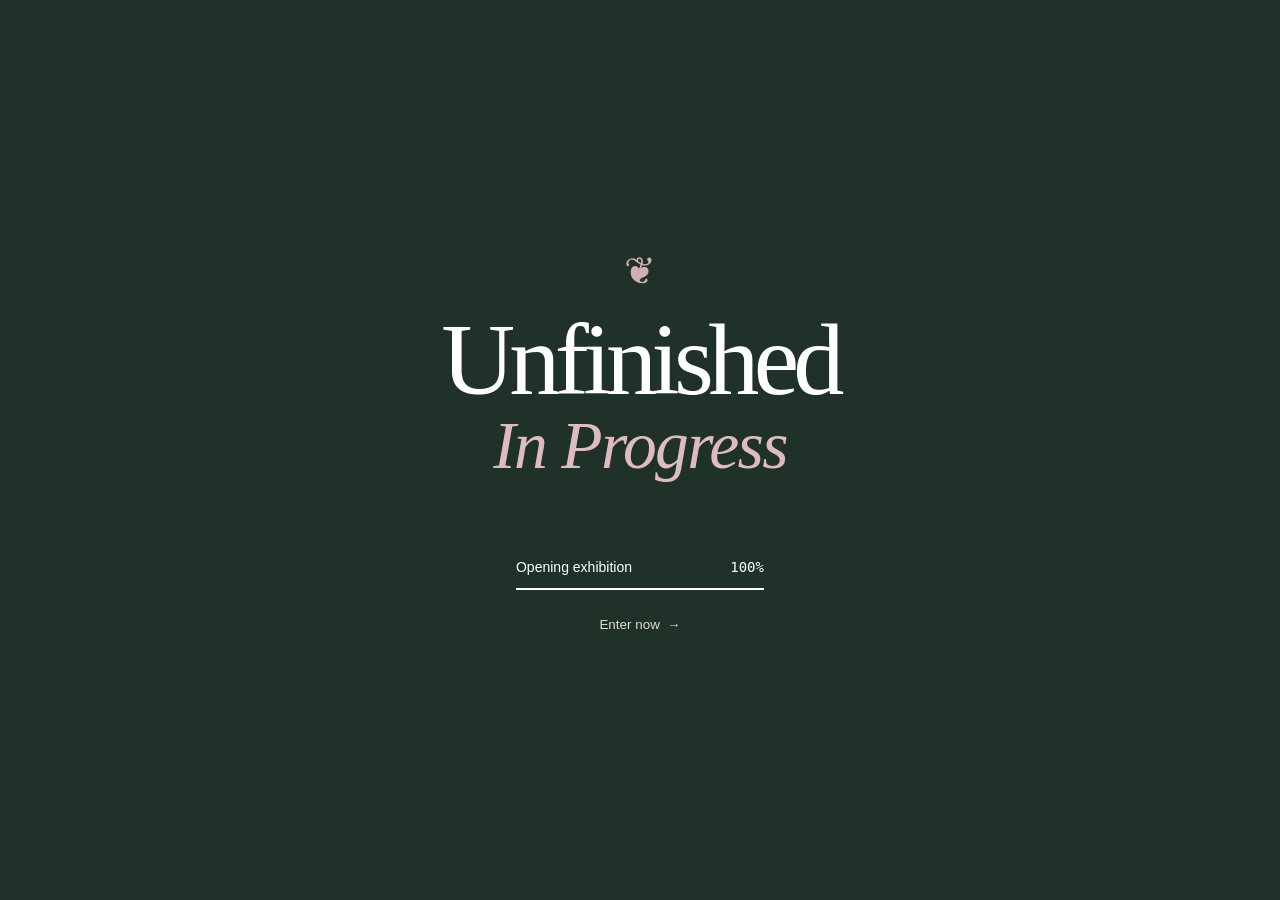
==== index.html @ de4ef14b "update" ====
<!doctype html>
<html lang="en">
<head>
  <meta charset="utf-8">
  <meta name="viewport" content="width=device-width, initial-scale=1">
  <!-- HTML opens the exhibition three seconds after this page finishes loading. -->
  <meta http-equiv="refresh" content="3; url=exhibit.html">
  <link rel="stylesheet" href="style.css">
  <title>Entering · Unfinished / In Progress</title>
</head>
<body class="entrance-page">
  <main class="entrance">
    <div class="entrance-title">
      <span class="fleuron" aria-hidden="true">❦</span>
      <h1><span class="unfinished-word">Unfinished</span><span class="sr-only"> / </span> <em class="script">In Progress</em></h1>
    </div>

    <div class="entrance-status">
      <div class="meter" style="--stop: 100; --time: 10s">
        <p class="meter-label">Opening exhibition <span class="number" aria-hidden="true"></span></p>
        <div class="track" aria-hidden="true"><span></span></div>
      </div>
      <p class="sr-only">The exhibition opens automatically. You can also enter now.</p>
      <a class="quiet-link" href="exhibit.html">Enter now <span aria-hidden="true">→</span></a>
    </div>
  </main>
</body>
</html>
---- style.css ----
/* 1. Gallery materials and shared type */
@font-face {
  font-family: "Casablanca Antique";
  src: url("fonts/casablanca-antique.ttf") format("truetype");
  font-weight: 400;
  font-style: normal;
  font-display: swap;
}
:root {
  --paper: #ffffff;
  --mat: #ebe7da;
  --ink: #20352c;
  --muted: #454c46;
  --wine: #461212;
  --rule: #e9e9d8;
  --serif: "Times New Roman", Times, serif;
  --sans: -apple-system, BlinkMacSystemFont, "Segoe UI", Arial, sans-serif;
  --time: 1.85s;
  --hold: 0.95s;
}
* { box-sizing: border-box; }
html { color-scheme: light; }
body {
  margin: 0;
  background: var(--paper);
  color: var(--ink);
  font: 1rem/1.5 var(--sans);
}
a { color: inherit; text-underline-offset: .22em; }
button, input { font: inherit; }
a:focus-visible, button:focus-visible {
  outline: 2px solid currentColor;
  outline-offset: 5px;
}
h1, h2, p { margin: 0; }
h1, h2 { font-family: var(--serif) ; font-weight: 400; }
.script {
  font-family: "Snell Roundhand", "Edwardian Script ITC", "Monotype Corsiva", "Segoe Script", "Apple Chancery",
               "URW Chancery L", "Z003", "Times New Roman", serif;
  font-weight: 400;
  font-style: italic;
  font-synthesis: none;
}
.sr-only {
  position: absolute;
  width: 1px;
  height: 1px;
  margin: -1px;
  overflow: hidden;
  clip-path: inset(50%);
  white-space: nowrap;
}
.page-width { width: min(83%, 72rem); margin-inline: auto; }
.site-bar {
  min-height: 5rem;
  display: flex;
  justify-content: space-between;
  align-items: center;
  gap: 1rem;
  border-bottom: 1px solid var(--rule);
  font-size: .9rem;
}
.site-bar a, .quiet-link {
  min-height: 44px;
  display: inline-flex;
  align-items: center;
  gap: .45rem;
  text-decoration: none;
}
.site-bar a:hover, .quiet-link:hover { text-decoration: underline; }
.artist-name { font-weight: 550; letter-spacing: -.025em; }
.eyebrow {
  font: 500 .76rem/1.5 var(--sans);
  letter-spacing: .1em;
  text-transform: uppercase;
}
.action {
  display: inline-flex;
  align-items: center;
  justify-content: center;
  gap: 1.2rem;
  min-height: 44px;
  padding: .62rem 1.35rem;
  border: 1px solid var(--ink);
  border-radius: 2rem;
  background: var(--ink);
  color: var(--paper);
  font-size: .91rem;
  text-decoration: none;
}
.action:hover { background: #23352c; }
.action:focus-visible { outline-color: var(--wine); }
.quiet-link { width: fit-content; font-size: .84rem; }

/* 2. A shared percentage meter. Changing the integer moves the line and number together. */
@property --reading {
  syntax: "<integer>";
  inherits: true;
  initial-value: 0;
}
.meter {
  --reading: var(--stop);
  width: min(100%, 18rem);
}
.meter-label {
  display: flex;
  align-items: baseline;
  justify-content: space-between;
  gap: 1.2rem;
  margin-bottom: .6rem;
  font-size: .875rem;
}
.number { font-family: ui-monospace, Consolas, monospace; font-variant-numeric: tabular-nums; }
.number::after {
  counter-reset: reading var(--reading);
  content: counter(reading) "%";
}
.track { height: 2px; background: var(--track-color, var(--rule)); }
.track > span {
  display: block;
  width: calc(var(--reading) * 1%);
  height: 100%;
  background: currentColor;
}
@keyframes count-up {
  from { --reading: 0; }
  to   { --reading: var(--stop); }
}
@media (prefers-reduced-motion: no-preference) {
  .gallery-page { scroll-behavior: smooth; }
  .meter { animation: count-up var(--time) cubic-bezier(.22,.62,.34,1) both; }
}

/* 3. The entrance. The actual page change is in index.html. */
.entrance-page { background: #20312a; color: var(--paper); }
.entrance {
  --track-color: #6d766a;
  min-height: 100vh;
  min-height: 100svh;
  display: grid;
  place-content: center;
  justify-items: center;
  row-gap: clamp(2.4rem, 9vh, 6rem);
  padding: 2rem 1.25rem;
  text-align: center;
}
.entrance-title .fleuron {
  display: block;
  margin-bottom: 1.45rem;
  color: #d2aeb1;
  font: 2.35rem/1 var(--serif);
}
.entrance h1 { font-size: clamp(3.65rem, 8vw, 7rem); line-height: .91; letter-spacing: -.056em; }
.entrance h1 .script {
  display: block;
  color: #ddbcc0;
  margin-top: .12em;
  font-size: .66em;
  letter-spacing: -.025em;
}
.entrance-status { width: min(15.5rem, 80vw); }
.entrance-status .quiet-link { margin-top: .85rem; color: #deded1; }

/* 4. The exhibition wall and pointed-arch bookplate. */
.gallery-intro {
  display: grid;
  grid-template-columns: minmax(0, 1fr) auto;
  gap: clamp(1rem, 6vw, 6rem);
  align-items: center;
  min-height: 77vh;
  min-height: 77svh;
  padding-block: clamp(3rem, 8vw, 7rem);
}
.exhibit-title {
  font-size: clamp(3.65rem, 10.7vw, 9.5rem);
  letter-spacing: -.067em;
  line-height: .88;
}
.exhibit-title .script {
  display: block;
  color: var(--wine);
  width: fit-content;
  margin: .05em 0 0 .63em;
  font-size: .71em;
  line-height: 1.2;
  letter-spacing: -.044em;
}

.bookplate::before, .bookplate::after {
  content: "";
  position: absolute;
  clip-path: var(--arch);
}

.bookplate::after  { z-index: -1; inset: 1.5px; background: var(--paper); }
.plate-initials { position: relative; top: .12em; font-size: clamp(4rem, 6.7vw, 6rem); line-height: 2; }
.plate-initials > span { margin-left: -.4em; position: relative; top: .2em; }
.selected-work {
  background: var(--mat);
  min-height: 79vh;
  min-height: 79svh;
  padding-block: clamp(5rem, 13vw, 11rem);
}
.selected-work .eyebrow { color: var(--muted); }
.work-entry {
  width: min(100%, 43rem);
  display: flex;
  align-items: center;
  justify-content: space-between;
  gap: 1rem;
  padding-top: 1.2rem;
  border-top: 1px solid var(--rule);
}
.work-entry p { font-size: .9rem; color: var(--muted); }

/* 5. Each letter moves to its own typeset position. The real title holds the space. */
.gather {
  position: relative;
  width: fit-content;
  max-width: 100%;
  margin: 1.3rem 0 2rem;
  font-size: clamp(2.7rem, 7.2vw, 6.7rem);
  line-height: 1.14;
  letter-spacing: -.045em;
}
.loose-type { display: none; }
.word { white-space: nowrap; }
.word i {
  --x: -.33em;
  --y: -.34em;
  --turn: -12deg;
  --end: 33%;
  display: inline-block;
  font-style: normal;
}
.word i:nth-child(2n) { --x: .15em; --y: .25em; --turn: 9deg; --end: 37%; }
.word i:nth-child(3n) { --x: .42em; --y: -.42em; --turn: 16deg; --end: 40%; }
.word i:nth-child(4n) { --x: -.16em; --y: .36em; --turn: -8deg; --end: 35%; }
@keyframes set-letter {
  from { opacity: .48; transform: translate(var(--x), var(--y)) rotate(var(--turn)) scaleY(1.15); }
  to   { opacity: 1; transform: translate(0, 0) rotate(0deg) scaleY(1); }
}
@keyframes ink-in  { from { opacity: 0; } to { opacity: 1; } }
@keyframes ink-out { from { opacity: 1; } to { opacity: 0; } }
@supports (view-timeline-name: --wall-title) and (animation-range: entry 0% cover 42%) {
  @media (prefers-reduced-motion: no-preference) {
    .gather { view-timeline-name: --wall-title; view-timeline-axis: block; }
    .loose-type { display: block; position: absolute; inset: 0; pointer-events: none; user-select: none; }
    .gather i, .gather .typeset, .gather .loose-type {
      animation-duration: 1ms;
      animation-timing-function: linear;
      animation-fill-mode: both;
      animation-timeline: --wall-title;
    }
    .gather i {
      animation-name: set-letter;
      animation-range: entry 0% cover var(--end);
    }
    .gather .typeset { animation-name: ink-in; animation-range: cover 40% cover 45%; }
    .gather .loose-type { animation-name: ink-out; animation-range: cover 40% cover 45%; }
  }
}
/* 6. The work has a separate loading attempt. The error waits until the meter stalls. */
.viewing-room {
  --time: 1.85s;
  --hold: .95s;
  min-height: calc(100vh - 5rem);
  min-height: calc(100svh - 5rem);
  display: grid;
  align-items: center;
  padding-block: clamp(2rem, 6vh, 4.5rem);
}
.attempt { display: grid; place-items: center; }
.attempt > * { grid-area: 1 / 1; }
.work-loading {
  display: none;
  width: min(100%, 18rem);
  justify-items: start;
  row-gap: 1.1rem;
}
.error-paper {
  width: min(100%, 34rem);
  padding: clamp(1.45rem, 5vw, 3.15rem);
  background: #fbf8ef;
  border: 1px solid #cfccbc;
  border-top: 2px solid var(--wine);
}
.error-label { color: var(--wine); }
.error-paper h2 {
  margin: 1.3rem 0 1.2rem;
  font-size: clamp(2.25rem, 4.4vw, 3.8rem);
  line-height: 1.02;
  letter-spacing: -.05em;
}
.error-paper h2 span { white-space: nowrap; }
.statement-copy { max-width: 43ch; font-family: var(--serif); font-size: 1.18rem; line-height: 1.48; }
.work-info { margin-top: 1.25rem; font-size: .84rem; color: var(--muted); }
.retry { margin-top: 1.6rem; }
@keyframes show-error {
  from { visibility: hidden; opacity: 0; transform: translateY(5px); }
  to   { visibility: visible; opacity: 1; transform: translateY(0); }
}
@keyframes dismiss-meter {
  from { visibility: visible; opacity: 1; }
  to   { visibility: hidden; opacity: 0; }
}
@media (prefers-reduced-motion: no-preference) {
  .work-loading {
    display: grid;
    animation: dismiss-meter .15s ease calc(var(--time) + var(--hold)) both;
  }
  .error-paper:not(:target) {
    animation: show-error .28s ease calc(var(--time) + var(--hold) + .15s) both;
  }
}
/* Also used when someone returns to read the statement after Retry. */
#statement:target + .work-loading { display: none; }

/* 7. Retry changes the URL fragment. CSS reveals the image in staggered pieces. */
.recovered { display: none; scroll-margin-block-start: 2rem; }
#artwork:target { display: block; }
#artwork:target ~ .attempt { display: none; }
.recovered-layout {
  display: grid;
  grid-template-columns: minmax(11rem, .8fr) minmax(0, 1.5fr);
  margin: 0;
  gap: clamp(2rem, 5vw, 5rem);
  align-items: center;
}
.wall-label { max-width: 17rem; }
.wall-label h2 { margin: .9rem 0 1.2rem; font-size: clamp(2.2rem, 4.8vw, 4.6rem); letter-spacing: -.05em; line-height: .96; }
.fragment-hint { color: var(--muted); font-size: .9rem; }
.wall-label .quiet-link { display: flex; text-decoration: underline; }
.wall-label a { margin-top: 1rem; }
.wall-label button { background: transparent; border: 0; padding: 0; color: inherit; cursor: pointer; }
.framed-art {
  display: grid;
  place-items: center;
  min-width: 0;
  padding: clamp(.9rem, 3vw, 2.4rem);
  background: var(--mat);
}
.image-stage { position: relative; width: min(100%, 48vh, 29rem); }
.image-stage > img { display: block; width: 100%; height: auto; }
.tiles {
  display: grid;
  position: absolute;
  inset: 0;
  grid-template-columns: 30% 44% 26%;
  grid-template-rows: 54% 46%;
}
.tile { position: relative; min-width: 0; }
.tile input {
  display: block;
  position: absolute;
  z-index: 1;
  inset: 0;
  margin: 0;
  width: 100%;
  height: 100%;
  opacity: 0;
  cursor: pointer;
}
.tile::before, .cover { position: absolute; inset: 0; pointer-events: none; }
.cover {
  opacity: 0;
  display: grid;
  place-content: center;
  background: var(--mat);
  color: var(--muted);
  font-size: .76rem;
}
.tile input:checked + .cover { opacity: 1; }
.tile input:checked + .cover::after { content: "Reveal"; }
.tile:focus-within { z-index: 1; outline: 2px solid var(--paper); outline-offset: -5px; box-shadow: inset 0 0 0 7px var(--wine); }
@keyframes lift-paper {
  from { clip-path: inset(0 0 0 0); }
  to   { clip-path: inset(0 0 100% 0); }
}
@media (prefers-reduced-motion: no-preference) {
  #artwork:target .tile::before {
    content: "";
    background: var(--mat);
    animation: lift-paper .92s cubic-bezier(.4,0,.25,1) var(--wait) both;
  }
  .cover { transition: opacity .25s ease; }
}

@media (max-width: 650px) {
  .page-width { width: 88%; }
  .site-bar { min-height: 4rem; }
  .gallery-intro { min-height: 76svh; grid-template-columns: 1fr; gap: 1.9rem; align-content: center; }
  .exhibit-title { font-size: clamp(3.6rem, 13.9vw, 5.6rem); }
  .intro-line { margin-top: 1.6rem; }
  .bookplate { width: 4.25rem; justify-self: end; transform: none; }
  .plate-initials { font-size: 2.35rem; }
  .plate-flower { font-size: .85rem; }
  .selected-work { min-height: 76svh; padding-block: 5rem; }
  .work-entry { gap: .8rem; flex-wrap: wrap; }
  .viewing-room { min-height: calc(100svh - 4rem); }
  .recovered-layout { grid-template-columns: 1fr; gap: 1.4rem; }
  .framed-art { grid-row: 1; }
  .image-stage { width: min(100%, 24rem); }
  .wall-label { max-width: 30rem; }
  .wall-label h2 { margin: .3rem 0 .7rem; }
  .wall-label .quiet-link { display: inline-flex; margin: .5rem 1.1rem 0 0; }
}
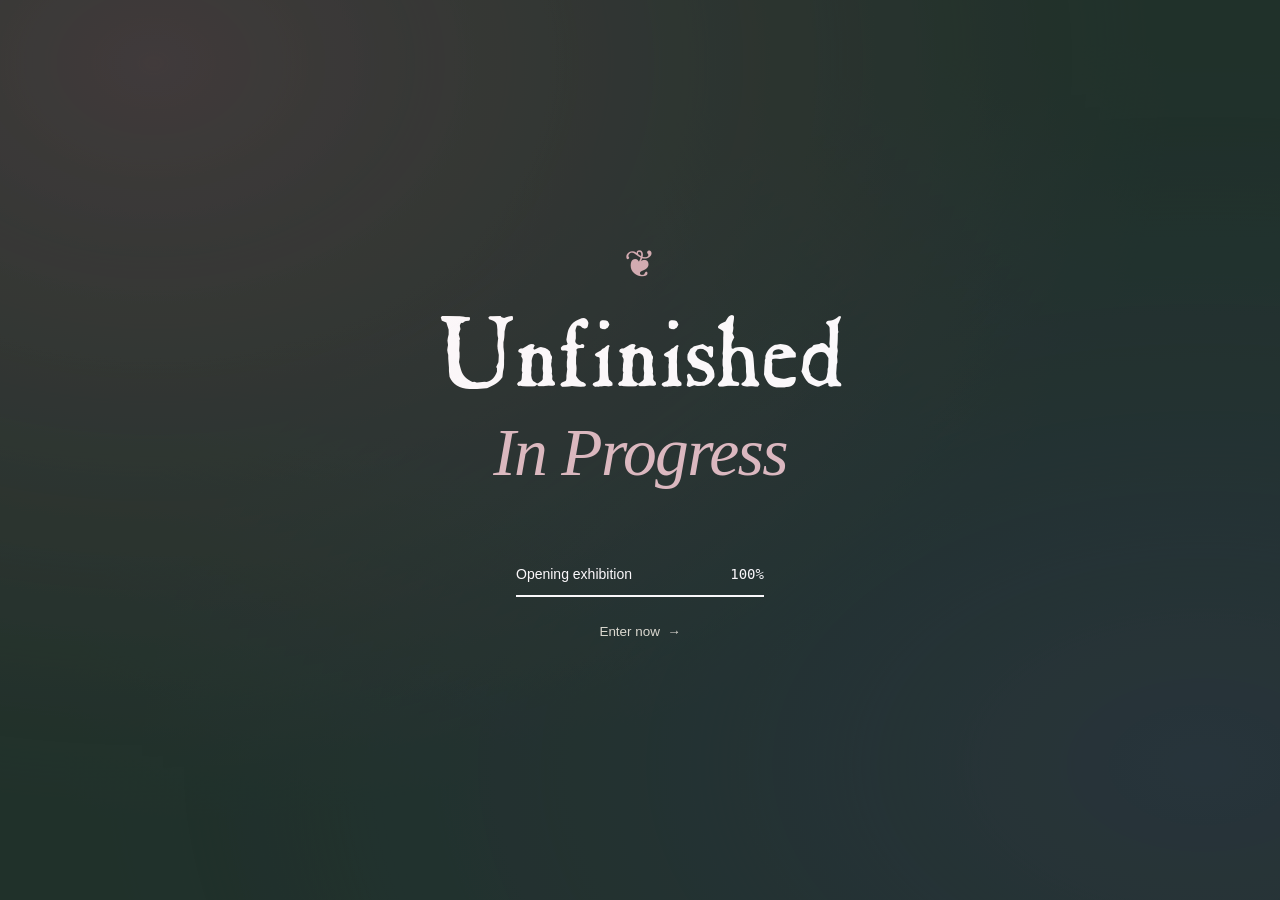
==== commit 33febe90: "kev" ====
--- a/index.html
+++ b/index.html
@@ -12,16 +12,16 @@
   <main class="entrance">
     <div class="entrance-title">
       <span class="fleuron" aria-hidden="true">❦</span>
-      <h1><span class="unfinished-word">Unfinished</span><span class="sr-only"> / </span> <em class="script">In Progress</em></h1>
+      <h1><span class="unfinished-word"><span class="scramble-word"><span class="scramble-text">Unfinished</span><span class="scramble-echo" aria-hidden="true" data-mix="nUifnsihed" data-near="Unfinisehd"></span></span></span> <span class="sr-only">/</span><em class="script"><span class="scramble-word"><span class="scramble-text">In</span><span class="scramble-echo" aria-hidden="true" data-mix="nI" data-near="In"></span></span> <span class="scramble-word"><span class="scramble-text">Progress</span><span class="scramble-echo" aria-hidden="true" data-mix="rPgoress" data-near="Progerss"></span></span></em></h1>
     </div>
 
     <div class="entrance-status">
-      <div class="meter" style="--stop: 100; --time: 10s">
-        <p class="meter-label">Opening exhibition <span class="number" aria-hidden="true"></span></p>
+      <div class="meter" style="--stop: 100; --time: 2.25s">
+        <p class="meter-label"><span><span class="scramble-word"><span class="scramble-text">Opening</span><span class="scramble-echo" aria-hidden="true" data-mix="pigOenn" data-near="Opneing"></span></span> <span class="scramble-word"><span class="scramble-text">exhibition</span><span class="scramble-echo" aria-hidden="true" data-mix="ihenxiotbi" data-near="exhibiiton"></span></span></span> <span class="number" aria-hidden="true"></span></p>
         <div class="track" aria-hidden="true"><span></span></div>
       </div>
       <p class="sr-only">The exhibition opens automatically. You can also enter now.</p>
-      <a class="quiet-link" href="exhibit.html">Enter now <span aria-hidden="true">→</span></a>
+      <a class="quiet-link" href="exhibit.html"><span><span class="scramble-word"><span class="scramble-text">Enter</span><span class="scramble-echo" aria-hidden="true" data-mix="entEr" data-near="nEter"></span></span> <span class="scramble-word"><span class="scramble-text">now</span><span class="scramble-echo" aria-hidden="true" data-mix="own" data-near="nwo"></span></span></span> <span aria-hidden="true">→</span></a>
     </div>
   </main>
 </body>
--- a/style.css
+++ b/style.css
@@ -1,26 +1,35 @@
-/* 1. Gallery materials and shared type */
+/* The title font sits inside the fonts folder beside this stylesheet. */
 @font-face {
   font-family: "Casablanca Antique";
-  src: url("fonts/casablanca-antique.ttf") format("truetype");
+  src: url("fonts/cas_antn.ttf") format("truetype");
   font-weight: 400;
   font-style: normal;
   font-display: swap;
 }
+
+/* 1. Gallery materials and shared type */
 :root {
+  --divider-step: 24px;
+  --divider-ink: #916f79;
+  --selected-font: "Casablanca Antique", var(--serif);
+  --hero-time: 2s;
+  --scramble-time: 900ms;
+  --light-strength: .36;
   --paper: #ffffff;
   --mat: #ebe7da;
   --ink: #20352c;
   --muted: #454c46;
   --wine: #461212;
-  --rule: #e9e9d8;
+  --rule: #b9b9aa;
   --serif: "Times New Roman", Times, serif;
   --sans: -apple-system, BlinkMacSystemFont, "Segoe UI", Arial, sans-serif;
   --time: 1.85s;
   --hold: 0.95s;
 }
 * { box-sizing: border-box; }
-html { color-scheme: light; }
+html { color-scheme: light; background: var(--paper); }
 body {
+  isolation: isolate;
   margin: 0;
   background: var(--paper);
   color: var(--ink);
@@ -33,7 +42,12 @@
   outline-offset: 5px;
 }
 h1, h2, p { margin: 0; }
-h1, h2 { font-family: var(--serif) ; font-weight: 400; }
+h1, h2 { font-family: var(--serif); font-weight: 400; }
+.unfinished-word {
+  font-family: "Casablanca Antique", var(--serif);
+  font-weight: 400;
+  letter-spacing: -.02em;
+}
 .script {
   font-family: "Snell Roundhand", "Edwardian Script ITC", "Monotype Corsiva", "Segoe Script", "Apple Chancery",
                "URW Chancery L", "Z003", "Times New Roman", serif;
@@ -57,7 +71,7 @@
   justify-content: space-between;
   align-items: center;
   gap: 1rem;
-  border-bottom: 1px solid var(--rule);
+  position: relative;
   font-size: .9rem;
 }
 .site-bar a, .quiet-link {
@@ -88,7 +102,7 @@
   font-size: .91rem;
   text-decoration: none;
 }
-.action:hover { background: #23352c; }
+.action:hover { background: #304d3e; }
 .action:focus-visible { outline-color: var(--wine); }
 .quiet-link { width: fit-content; font-size: .84rem; }
 
@@ -161,11 +175,11 @@
 .entrance-status { width: min(15.5rem, 80vw); }
 .entrance-status .quiet-link { margin-top: .85rem; color: #deded1; }
 
-/* 4. The exhibition wall and pointed-arch bookplate. */
+/* 4. The exhibition title and the artist's drawing share the opening screen. */
 .gallery-intro {
   display: grid;
-  grid-template-columns: minmax(0, 1fr) auto;
-  gap: clamp(1rem, 6vw, 6rem);
+  grid-template-columns: minmax(0, 1fr) 32%;
+  gap: clamp(.8rem, 3.8vw, 3.75rem);
   align-items: center;
   min-height: 77vh;
   min-height: 77svh;
@@ -186,22 +200,42 @@
   letter-spacing: -.044em;
 }
 
-.bookplate::before, .bookplate::after {
-  content: "";
-  position: absolute;
-  clip-path: var(--arch);
-}
-
-.bookplate::after  { z-index: -1; inset: 1.5px; background: var(--paper); }
-.plate-initials { position: relative; top: .12em; font-size: clamp(4rem, 6.7vw, 6rem); line-height: 2; }
-.plate-initials > span { margin-left: -.4em; position: relative; top: .2em; }
+.artist-portrait { width: 100%; margin: 0; display: grid; justify-items: center; }
+.drawing-window { position: relative; width: min(100%, 17rem, 24svh); aspect-ratio: 696 / 1480; overflow: hidden; }
+.drawing-window img {
+  display: block; position: absolute; width: 220.69%; height: auto;
+  left: -48.28%; top: -38.38%;
+}
+.plate-initials { display: inline-block; position: relative; font-size: 1.7rem; line-height: 1.2; }
+.plate-initials > span { position: relative; top: .18em; margin-left: -.4em; }
+@keyframes gallery-arrival {
+  from { opacity: 0; transform: translateY(.6rem); }
+  to { opacity: 1; transform: none; }
+}
+@media (prefers-reduced-motion: no-preference) {
+  .gallery-intro .exhibit-title, .artist-portrait { animation: gallery-arrival var(--hero-time) ease-out both; }
+}
 .selected-work {
   background: var(--mat);
   min-height: 79vh;
   min-height: 79svh;
   padding-block: clamp(5rem, 13vw, 11rem);
 }
-.selected-work .eyebrow { color: var(--muted); }
+.selected-type, .selected-work .selected-type {
+  font: 400 1.35rem/1.2 var(--selected-font); letter-spacing: .025em;
+  color: var(--wine); text-transform: none;
+}
+.selected-work .selected-type { font-size: clamp(1.45rem, 2.3vw, 2rem); }
+.site-bar::after, .work-entry::before {
+  content: ""; position: absolute; inset-inline: 0; height: 6px; pointer-events: none;
+  color: var(--divider-ink);
+  background:
+    conic-gradient(from 135deg at 50% 0%, currentColor 90deg, transparent 0) 0 top / var(--divider-step) 3px repeat-x,
+    conic-gradient(from -45deg at 50% 100%, currentColor 90deg, transparent 0) 0 bottom / var(--divider-step) 3px repeat-x,
+    radial-gradient(circle at 1px 50%, currentColor .8px, transparent 1.1px) 0 center / var(--divider-step) 100% repeat-x;
+}
+.site-bar::after { bottom: 0; }
+.work-entry::before { top: 0; }
 .work-entry {
   width: min(100%, 43rem);
   display: flex;
@@ -209,13 +243,12 @@
   justify-content: space-between;
   gap: 1rem;
   padding-top: 1.2rem;
-  border-top: 1px solid var(--rule);
+  position: relative;
 }
 .work-entry p { font-size: .9rem; color: var(--muted); }
 
-/* 5. Each letter moves to its own typeset position. The real title holds the space. */
+/* 5. Scrambled type. The real word reserves its width and supplies its reading order. */
 .gather {
-  position: relative;
   width: fit-content;
   max-width: 100%;
   margin: 1.3rem 0 2rem;
@@ -223,47 +256,110 @@
   line-height: 1.14;
   letter-spacing: -.045em;
 }
-.loose-type { display: none; }
-.word { white-space: nowrap; }
-.word i {
-  --x: -.33em;
-  --y: -.34em;
-  --turn: -12deg;
-  --end: 33%;
+.scramble-word {
+  --from-x: -.13em;
+  position: relative;
   display: inline-block;
-  font-style: normal;
-}
-.word i:nth-child(2n) { --x: .15em; --y: .25em; --turn: 9deg; --end: 37%; }
-.word i:nth-child(3n) { --x: .42em; --y: -.42em; --turn: 16deg; --end: 40%; }
-.word i:nth-child(4n) { --x: -.16em; --y: .36em; --turn: -8deg; --end: 35%; }
-@keyframes set-letter {
-  from { opacity: .48; transform: translate(var(--x), var(--y)) rotate(var(--turn)) scaleY(1.15); }
-  to   { opacity: 1; transform: translate(0, 0) rotate(0deg) scaleY(1); }
-}
-@keyframes ink-in  { from { opacity: 0; } to { opacity: 1; } }
-@keyframes ink-out { from { opacity: 1; } to { opacity: 0; } }
-@supports (view-timeline-name: --wall-title) and (animation-range: entry 0% cover 42%) {
-  @media (prefers-reduced-motion: no-preference) {
-    .gather { view-timeline-name: --wall-title; view-timeline-axis: block; }
-    .loose-type { display: block; position: absolute; inset: 0; pointer-events: none; user-select: none; }
-    .gather i, .gather .typeset, .gather .loose-type {
+  white-space: nowrap;
+}
+.scramble-word:nth-child(even) { --from-x: .15em; }
+.scramble-text { display: inline-block; }
+.scramble-echo { display: none; }
+
+@keyframes settle-word {
+  0%, 45% { opacity: 0; transform: translateY(.08em); }
+  79% { opacity: 1; }
+  100% { opacity: 1; transform: none; }
+}
+@keyframes shuffle-word {
+  0% {
+    content: attr(data-mix);
+    opacity: .72;
+    transform: translate(var(--from-x), -.12em) skewX(-6deg);
+  }
+  29% {
+    content: attr(data-mix);
+    opacity: .82;
+    transform: translate(.03em, .035em) skewX(2deg);
+  }
+  30%, 48% { content: attr(data-near); opacity: .84; transform: translateY(-.025em); }
+  72%, 100% { content: attr(data-near); opacity: 0; transform: none; }
+}
+@media (prefers-reduced-motion: no-preference) {
+  .scramble-echo {
+    position: absolute;
+    inset-block-start: 0;
+    inset-inline-start: 0;
+    display: block;
+    pointer-events: none;
+    user-select: none;
+  }
+  .scramble-echo::before { content: attr(data-mix); display: inline-block; opacity: 0; }
+  .scramble-text, .scramble-echo::before {
+    animation-duration: var(--scramble-time);
+    animation-delay: var(--word-wait, 0s);
+    animation-timing-function: linear;
+    animation-fill-mode: forwards;
+  }
+  .scramble-text { animation-name: settle-word; }
+  .scramble-echo::before { animation-name: shuffle-word; }
+
+  /* Where view timelines are supported, lower text resolves as it crosses the edge. */
+  @supports (animation-timeline: view()) and (animation-range: entry 0% entry 100%) {
+    :where(.scroll-words) .scramble-word { view-timeline: --word-view block; }
+    :where(.scroll-words) .scramble-text,
+    :where(.scroll-words) .scramble-echo::before {
+      animation-timeline: --word-view;
+      animation-range: entry 0% entry 100%;
       animation-duration: 1ms;
-      animation-timing-function: linear;
-      animation-fill-mode: both;
-      animation-timeline: --wall-title;
+      animation-delay: 0s;
     }
-    .gather i {
-      animation-name: set-letter;
-      animation-range: entry 0% cover var(--end);
+  }
+
+  /* A viewport trigger starts a timed animation that finishes even if the visitor stops scrolling. */
+  @supports (timeline-trigger: --word-in view() entry 0% exit 100%) and (trigger-scope: --word-in) and (animation-trigger: --word-in play-once) {
+    :where(.scroll-words) .scramble-word {
+      timeline-trigger: --word-in view() entry 0% exit 100%;
+      trigger-scope: --word-in;
     }
-    .gather .typeset { animation-name: ink-in; animation-range: cover 40% cover 45%; }
-    .gather .loose-type { animation-name: ink-out; animation-range: cover 40% cover 45%; }
-  }
-}
+    :where(.scroll-words) .scramble-text,
+    :where(.scroll-words) .scramble-echo::before {
+      animation-timeline: auto;
+      animation-range: normal;
+      animation-duration: var(--scramble-time);
+      animation-trigger: --word-in play-once;
+    }
+  }
+}
+
+/* A translucent wash is visible on white paper. The second layer blends with the ink and painting. */
+body::before, body::after {
+  content: "";
+  position: fixed;
+  inset: 0;
+  pointer-events: none;
+  opacity: var(--light-strength);
+}
+body::before {
+  z-index: 10;
+  background:
+    radial-gradient(ellipse at 12% 7%, rgb(181 82 115 / 25%), transparent 60%),
+    radial-gradient(ellipse at 94% 85%, rgb(88 72 132 / 20%), transparent 63%);
+}
+body::after {
+  z-index: 11;
+  background:
+    radial-gradient(ellipse at 12% 7%, #f1aabe, transparent 64%),
+    radial-gradient(ellipse at 94% 85%, #9b8cbd, transparent 67%);
+  mix-blend-mode: soft-light;
+}
+@media (forced-colors: active), print {
+  body::before, body::after, .scramble-echo { display: none; }
+  .scramble-text { animation: none; }
+}
+
 /* 6. The work has a separate loading attempt. The error waits until the meter stalls. */
 .viewing-room {
-  --time: 1.85s;
-  --hold: .95s;
   min-height: calc(100vh - 5rem);
   min-height: calc(100svh - 5rem);
   display: grid;
@@ -271,77 +367,84 @@
   padding-block: clamp(2rem, 6vh, 4.5rem);
 }
 .attempt { display: grid; place-items: center; }
-.attempt > * { grid-area: 1 / 1; }
-.work-loading {
-  display: none;
-  width: min(100%, 18rem);
-  justify-items: start;
-  row-gap: 1.1rem;
-}
-.error-paper {
-  width: min(100%, 34rem);
-  padding: clamp(1.45rem, 5vw, 3.15rem);
-  background: #fbf8ef;
-  border: 1px solid #cfccbc;
-  border-top: 2px solid var(--wine);
-}
-.error-label { color: var(--wine); }
-.error-paper h2 {
-  margin: 1.3rem 0 1.2rem;
-  font-size: clamp(2.25rem, 4.4vw, 3.8rem);
-  line-height: 1.02;
-  letter-spacing: -.05em;
-}
-.error-paper h2 span { white-space: nowrap; }
-.statement-copy { max-width: 43ch; font-family: var(--serif); font-size: 1.18rem; line-height: 1.48; }
-.work-info { margin-top: 1.25rem; font-size: .84rem; color: var(--muted); }
-.retry { margin-top: 1.6rem; }
-@keyframes show-error {
-  from { visibility: hidden; opacity: 0; transform: translateY(5px); }
-  to   { visibility: visible; opacity: 1; transform: translateY(0); }
-}
-@keyframes dismiss-meter {
-  from { visibility: visible; opacity: 1; }
-  to   { visibility: hidden; opacity: 0; }
-}
+.work-loading { display: none; width: min(100%, 22rem); gap: .8rem; justify-items: center; }
+.loading-frame {
+  position: relative; width: min(100%, 32vh, 18rem); aspect-ratio: 1080 / 1360;
+  overflow: hidden; background: var(--mat);
+}
+.blurred-print { width: 100%; height: 100%; object-fit: cover; filter: blur(10px); transform: scale(1.1); }
+.loader-disc {
+  position: absolute; left: 50%; top: 50%; transform: translate(-50%, -50%);
+  width: 3rem; height: 3rem; border-radius: 50%; background: #fbf8efe6; display: grid; place-items: center;
+}
+.loader-disc img { display: block; width: 2.25rem; height: 2.25rem; }
+.work-loading .meter { width: min(100%, 32vh, 18rem); }
+.boot-error {
+  position: fixed; inset: 0; z-index: 30; overflow: auto;
+  color: #c8debd; background-color: #050605;
+  background-image: repeating-linear-gradient(0deg, transparent 0 3px, #a5c6a207 3px 4px);
+  font-family: ui-monospace, Consolas, "Courier New", monospace;
+}
+.boot-log { max-width: 66rem; margin-inline: auto; padding: clamp(3rem, 17vh, 12rem) clamp(1.3rem, 7vw, 7rem) 3.5rem; }
+.boot-file { color: #9fae99; font-size: .9rem; }
+.boot-error h2 {
+  margin: .65em 0 .12em; font: 700 clamp(2.45rem, 8vw, 7rem)/1 ui-monospace, Consolas, monospace;
+  letter-spacing: -.07em; text-transform: uppercase; text-shadow: 1px 0 #9aba9280;
+}
+.boot-error h2::after { content: ""; display: inline-block; width: .24em; height: .71em; margin-left: .15em; background: currentColor; }
+@supports (background-clip: text) {
+  @media (forced-colors: none) {
+    .boot-error h2 {
+      color: transparent; text-shadow: none; background-clip: text;
+      background-image: repeating-linear-gradient(0deg, #9daa97 0 1px, #cce1c1 1px 4px);
+    }
+    .boot-error h2::after { background: #cce1c1; }
+  }
+}
+.boot-status { font-size: clamp(.95rem, 2vw, 1.15rem); }
+.boot-error:not(:target) { --word-wait: calc(var(--time) + var(--hold)); }
+.boot-statement { max-width: 52ch; margin: 2.1rem 0 1.1rem; color: #abbba4; font-size: .9rem; line-height: 1.7; }
+.retry, .boot-back { display: block; width: fit-content; padding-block: .7rem; }
+.retry { font-size: 1.13rem; text-decoration-thickness: 2px; }
+.retry::before { content: "> " / ""; }
+.boot-back { font-size: .8rem; color: #a3b49a; }
+@keyframes boot-on  { from { visibility: hidden; } to { visibility: visible; } }
+@keyframes boot-off { from { visibility: visible; } to { visibility: hidden; } }
 @media (prefers-reduced-motion: no-preference) {
-  .work-loading {
-    display: grid;
-    animation: dismiss-meter .15s ease calc(var(--time) + var(--hold)) both;
-  }
-  .error-paper:not(:target) {
-    animation: show-error .28s ease calc(var(--time) + var(--hold) + .15s) both;
-  }
-}
-/* Also used when someone returns to read the statement after Retry. */
+  .work-loading { display: grid; animation: boot-off 1ms steps(1,end) calc(var(--time) + var(--hold)) both; }
+  .boot-error:not(:target) { animation: boot-on 1ms steps(1,end) calc(var(--time) + var(--hold)) both; }
+}
 #statement:target + .work-loading { display: none; }
-
-/* 7. Retry changes the URL fragment. CSS reveals the image in staggered pieces. */
-.recovered { display: none; scroll-margin-block-start: 2rem; }
+/* Keep keyboard focus on the active screen; navigation is available inside each state. */
+.work-page:not(:has(#artwork:target)) > .site-bar { visibility: hidden; }
+@media (prefers-reduced-motion: no-preference) {
+  .work-page:not(:has(:target)) > .site-bar {
+    visibility: visible;
+    animation: boot-off 1ms steps(1,end) calc(var(--time) + var(--hold)) both;
+  }
+}
+.recovered { display: none; scroll-margin-block-start: 1rem; }
 #artwork:target { display: block; }
 #artwork:target ~ .attempt { display: none; }
+/* 7. The painting hangs at left; the start of the label sits below its top edge. */
 .recovered-layout {
-  display: grid;
-  grid-template-columns: minmax(11rem, .8fr) minmax(0, 1.5fr);
-  margin: 0;
-  gap: clamp(2rem, 5vw, 5rem);
-  align-items: center;
-}
-.wall-label { max-width: 17rem; }
-.wall-label h2 { margin: .9rem 0 1.2rem; font-size: clamp(2.2rem, 4.8vw, 4.6rem); letter-spacing: -.05em; line-height: .96; }
-.fragment-hint { color: var(--muted); font-size: .9rem; }
-.wall-label .quiet-link { display: flex; text-decoration: underline; }
-.wall-label a { margin-top: 1rem; }
-.wall-label button { background: transparent; border: 0; padding: 0; color: inherit; cursor: pointer; }
-.framed-art {
-  display: grid;
-  place-items: center;
-  min-width: 0;
-  padding: clamp(.9rem, 3vw, 2.4rem);
-  background: var(--mat);
-}
-.image-stage { position: relative; width: min(100%, 48vh, 29rem); }
+  display: grid; grid-template-columns: minmax(0, 1.28fr) minmax(0, .85fr);
+  gap: clamp(1.5rem, 6vw, 6rem); margin: 0; align-items: start;
+}
+.framed-art { display: grid; place-items: center; min-width: 0; padding: clamp(1rem, 3vw, 2.7rem); background: var(--mat); }
+.image-stage { position: relative; width: min(100%, 49vh, 32rem); }
 .image-stage > img { display: block; width: 100%; height: auto; }
+.wall-label { max-width: 30rem; min-width: 0; padding-block-start: clamp(1rem, 7vh, 5rem); }
+.label-credit { font-size: clamp(1.55rem, 2.5vw, 2.35rem); line-height: 1.15; color: var(--wine); }
+.label-medium { margin-top: .45rem; font-size: .8rem; letter-spacing: .065em; color: var(--muted); }
+.wall-label h2 {
+  margin: 1.1rem 0 1.4rem; font: 400 clamp(2.85rem, 5.7vw, 6rem)/.96 "Casablanca Antique", var(--serif);
+  letter-spacing: -.035em;
+}
+.statement-copy { max-width: 36ch; margin-left: clamp(0rem, 1.6vw, 1.6rem); font: 1.15rem/1.55 Baskerville, "Palatino Linotype", Palatino, var(--serif); }
+.fragment-hint { margin-top: 1.75rem; max-width: 36ch; font-size: .82rem; color: var(--muted); }
+.wall-label .quiet-link { margin-right: 1rem; text-decoration: underline; }
+.wall-label button { display: inline-flex; padding: 0; color: inherit; border: 0; background: transparent; cursor: pointer; text-decoration: underline; }
 .tiles {
   display: grid;
   position: absolute;
@@ -371,7 +474,8 @@
   font-size: .76rem;
 }
 .tile input:checked + .cover { opacity: 1; }
-.tile input:checked + .cover::after { content: "Reveal"; }
+.cover .scramble-word { display: none; }
+.tile input:checked + .cover .scramble-word { display: inline-block; }
 .tile:focus-within { z-index: 1; outline: 2px solid var(--paper); outline-offset: -5px; box-shadow: inset 0 0 0 7px var(--wine); }
 @keyframes lift-paper {
   from { clip-path: inset(0 0 0 0); }
@@ -389,19 +493,17 @@
 @media (max-width: 650px) {
   .page-width { width: 88%; }
   .site-bar { min-height: 4rem; }
-  .gallery-intro { min-height: 76svh; grid-template-columns: 1fr; gap: 1.9rem; align-content: center; }
-  .exhibit-title { font-size: clamp(3.6rem, 13.9vw, 5.6rem); }
+  .gallery-intro { min-height: 76svh; grid-template-columns: minmax(0, 1fr) 30%; gap: clamp(.6rem, 2.5vw, 1.15rem); align-content: center; }
+  .exhibit-title { font-size: clamp(2.2rem, 10.3vw, 4.75rem); }
   .intro-line { margin-top: 1.6rem; }
-  .bookplate { width: 4.25rem; justify-self: end; transform: none; }
-  .plate-initials { font-size: 2.35rem; }
-  .plate-flower { font-size: .85rem; }
+  .plate-initials { font-size: 1.35rem; }
   .selected-work { min-height: 76svh; padding-block: 5rem; }
   .work-entry { gap: .8rem; flex-wrap: wrap; }
   .viewing-room { min-height: calc(100svh - 4rem); }
   .recovered-layout { grid-template-columns: 1fr; gap: 1.4rem; }
   .framed-art { grid-row: 1; }
   .image-stage { width: min(100%, 24rem); }
-  .wall-label { max-width: 30rem; }
-  .wall-label h2 { margin: .3rem 0 .7rem; }
+  .wall-label { max-width: 30rem; padding-block-start: .6rem; }
+  .wall-label h2 { margin: .75rem 0 1rem; }
   .wall-label .quiet-link { display: inline-flex; margin: .5rem 1.1rem 0 0; }
 }
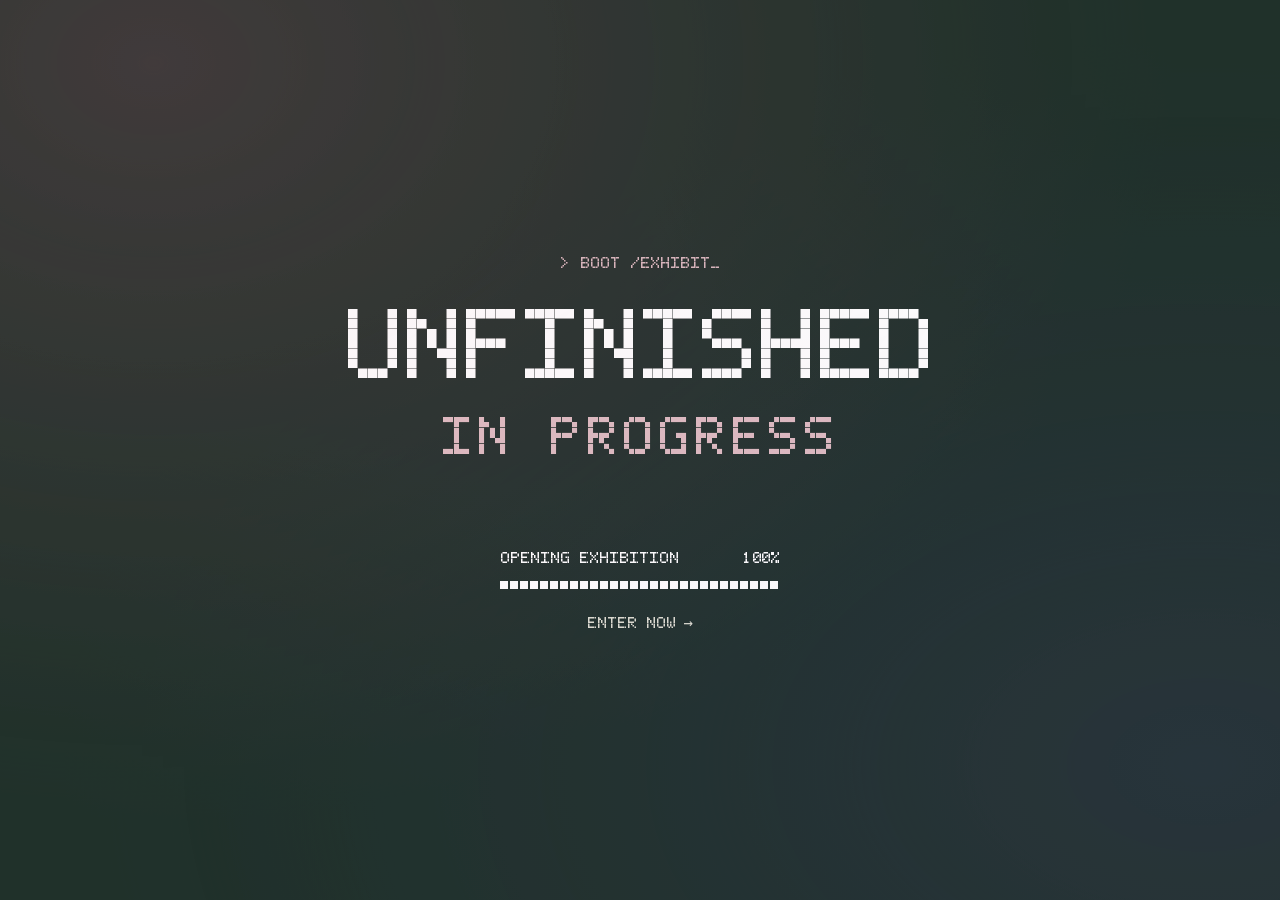
==== commit 671b069e: "update" ====
--- a/index.html
+++ b/index.html
@@ -11,7 +11,7 @@
 <body class="entrance-page">
   <main class="entrance">
     <div class="entrance-title">
-      <span class="fleuron" aria-hidden="true">❦</span>
+      <span class="boot-prompt" aria-hidden="true">&gt; boot /exhibit<span class="pixel-cursor">_</span></span>
       <h1><span class="unfinished-word"><span class="scramble-word"><span class="scramble-text">Unfinished</span><span class="scramble-echo" aria-hidden="true" data-mix="nUifnsihed" data-near="Unfinisehd"></span></span></span> <span class="sr-only">/</span><em class="script"><span class="scramble-word"><span class="scramble-text">In</span><span class="scramble-echo" aria-hidden="true" data-mix="nI" data-near="In"></span></span> <span class="scramble-word"><span class="scramble-text">Progress</span><span class="scramble-echo" aria-hidden="true" data-mix="rPgoress" data-near="Progerss"></span></span></em></h1>
     </div>
 
--- a/style.css
+++ b/style.css
@@ -7,12 +7,25 @@
   font-display: swap;
 }
 
+@font-face {
+  font-family: "Exhibit Bitmap"; src: url("fonts/exhibit-bitmap.ttf") format("truetype"); font-display: swap;
+}
+@font-face {
+  font-family: "Exhibit Small Caps"; src: url("fonts/lmromancaps10-regular.otf") format("opentype"); font-display: swap;
+}
+@font-face {
+  font-family: "Exhibit Italic"; src: url("fonts/lmroman12-italic.otf") format("opentype"); font-style: italic; font-display: swap;
+}
+
 /* 1. Gallery materials and shared type */
 :root {
-  --divider-step: 24px;
-  --divider-ink: #916f79;
-  --selected-font: "Casablanca Antique", var(--serif);
-  --hero-time: 2s;
+  --ornament-color: #744351;
+  --ornament-gap: 8px;
+  --selected-font: "Exhibit Small Caps", var(--serif);
+  --study-font: "Exhibit Italic", var(--serif);
+  --pixel-font: "Exhibit Bitmap", ui-monospace, monospace;
+  --drawing-width: clamp(3.4rem, 12svh, 7.4rem);
+  --hero-time: 2.8s;
   --scramble-time: 900ms;
   --light-strength: .36;
   --paper: #ffffff;
@@ -88,22 +101,6 @@
   letter-spacing: .1em;
   text-transform: uppercase;
 }
-.action {
-  display: inline-flex;
-  align-items: center;
-  justify-content: center;
-  gap: 1.2rem;
-  min-height: 44px;
-  padding: .62rem 1.35rem;
-  border: 1px solid var(--ink);
-  border-radius: 2rem;
-  background: var(--ink);
-  color: var(--paper);
-  font-size: .91rem;
-  text-decoration: none;
-}
-.action:hover { background: #304d3e; }
-.action:focus-visible { outline-color: var(--wine); }
 .quiet-link { width: fit-content; font-size: .84rem; }
 
 /* 2. A shared percentage meter. Changing the integer moves the line and number together. */
@@ -158,22 +155,20 @@
   padding: 2rem 1.25rem;
   text-align: center;
 }
-.entrance-title .fleuron {
-  display: block;
-  margin-bottom: 1.45rem;
-  color: #d2aeb1;
-  font: 2.35rem/1 var(--serif);
-}
-.entrance h1 { font-size: clamp(3.65rem, 8vw, 7rem); line-height: .91; letter-spacing: -.056em; }
-.entrance h1 .script {
-  display: block;
-  color: #ddbcc0;
-  margin-top: .12em;
-  font-size: .66em;
-  letter-spacing: -.025em;
-}
-.entrance-status { width: min(15.5rem, 80vw); }
+.boot-prompt { display: block; margin-bottom: 1.5rem; color: #d6b7bc; font: 1rem/1.2 var(--pixel-font); }
+.entrance h1 { font: 400 clamp(2.6rem, 8vw, 6.2rem)/1.04 var(--pixel-font); }
+.entrance h1 .unfinished-word, .entrance h1 .script { font-family: inherit; font-style: normal; letter-spacing: 0; }
+.entrance h1 .script { display: block; color: #ddbcc0; margin-top: .22em; font-size: .53em; letter-spacing: .08em; }
+.entrance-status { width: min(17.5rem, 80vw); }
+.entrance-status .meter-label, .entrance-status .number, .entrance-status .quiet-link { font: 400 .98rem/1.5 var(--pixel-font); }
 .entrance-status .quiet-link { margin-top: .85rem; color: #deded1; }
+.entrance-status .track { height: 8px; position: relative; }
+.entrance-status .track::after { content: ""; position: absolute; inset: 0; background: repeating-linear-gradient(90deg, transparent 0 8px, #20312a 8px 10px); }
+@keyframes cursor-pulse { 0%, 45% { opacity: 1; } 55%, 100% { opacity: .2; } }
+@media (prefers-reduced-motion: no-preference) {
+  .entrance-status .meter { animation-timing-function: steps(25, end); }
+  .pixel-cursor { animation: cursor-pulse 1s step-end 3; }
+}
 
 /* 4. The exhibition title and the artist's drawing share the opening screen. */
 .gallery-intro {
@@ -201,7 +196,7 @@
 }
 
 .artist-portrait { width: 100%; margin: 0; display: grid; justify-items: center; }
-.drawing-window { position: relative; width: min(100%, 17rem, 24svh); aspect-ratio: 696 / 1480; overflow: hidden; }
+.drawing-window { position: relative; width: min(100%, var(--drawing-width)); aspect-ratio: 696 / 1480; overflow: hidden; }
 .drawing-window img {
   display: block; position: absolute; width: 220.69%; height: auto;
   left: -48.28%; top: -38.38%;
@@ -215,47 +210,54 @@
 @media (prefers-reduced-motion: no-preference) {
   .gallery-intro .exhibit-title, .artist-portrait { animation: gallery-arrival var(--hero-time) ease-out both; }
 }
+/* The ornament is a cluster of three four-petal rosettes floating in the header. */
+.header-ornament {
+  position: absolute; left: 50%; top: 50%; transform: translate(-50%, -50%);
+  display: flex; gap: var(--ornament-gap); align-items: center; color: var(--ornament-color); pointer-events: none;
+}
+.header-ornament i {
+  width: 7px; aspect-ratio: 1;
+  background:
+    radial-gradient(ellipse 25% 31% at 50% 25%, currentColor 94%, transparent),
+    radial-gradient(ellipse 25% 31% at 50% 75%, currentColor 94%, transparent),
+    radial-gradient(ellipse 31% 25% at 25% 50%, currentColor 94%, transparent),
+    radial-gradient(ellipse 31% 25% at 75% 50%, currentColor 94%, transparent);
+}
+.header-ornament i:nth-child(2) { width: 17px; transform: rotate(45deg); }
 .selected-work {
-  background: var(--mat);
-  min-height: 79vh;
-  min-height: 79svh;
-  padding-block: clamp(5rem, 13vw, 11rem);
+  background: var(--mat); min-height: 79vh; min-height: 79svh; padding-block: clamp(5rem, 10vw, 9rem);
+  display: grid; align-items: center; text-align: center;
 }
 .selected-type, .selected-work .selected-type {
-  font: 400 1.35rem/1.2 var(--selected-font); letter-spacing: .025em;
+  font: 400 1.18rem/1.2 var(--selected-font); letter-spacing: .07em;
   color: var(--wine); text-transform: none;
 }
-.selected-work .selected-type { font-size: clamp(1.45rem, 2.3vw, 2rem); }
-.site-bar::after, .work-entry::before {
-  content: ""; position: absolute; inset-inline: 0; height: 6px; pointer-events: none;
-  color: var(--divider-ink);
-  background:
-    conic-gradient(from 135deg at 50% 0%, currentColor 90deg, transparent 0) 0 top / var(--divider-step) 3px repeat-x,
-    conic-gradient(from -45deg at 50% 100%, currentColor 90deg, transparent 0) 0 bottom / var(--divider-step) 3px repeat-x,
-    radial-gradient(circle at 1px 50%, currentColor .8px, transparent 1.1px) 0 center / var(--divider-step) 100% repeat-x;
-}
-.site-bar::after { bottom: 0; }
-.work-entry::before { top: 0; }
-.work-entry {
-  width: min(100%, 43rem);
-  display: flex;
-  align-items: center;
-  justify-content: space-between;
-  gap: 1rem;
-  padding-top: 1.2rem;
-  position: relative;
-}
-.work-entry p { font-size: .9rem; color: var(--muted); }
+.selected-work .selected-type { font-size: clamp(1.15rem, 1.8vw, 1.55rem); }
+.gather {
+  max-width: 100%; margin: clamp(1.2rem, 3vh, 2.6rem) auto .65rem;
+  font: italic 400 clamp(3rem, 8.2vw, 7.3rem)/1.12 var(--study-font); letter-spacing: -.048em;
+}
+.work-entry { display: grid; justify-items: center; gap: clamp(1.6rem, 4vh, 3.4rem); }
+.work-entry p { font: .9rem/1.5 var(--sans); color: var(--muted); }
+.open-work {
+  display: inline-flex; align-items: center; min-height: 44px;
+  font: italic 400 1.45rem/1.2 var(--study-font); color: var(--wine);
+  text-decoration: underline; text-decoration-thickness: 1px; text-underline-offset: .24em;
+}
+a.open-work:hover { text-underline-offset: .37em; }
+a.open-work:active { opacity: .52; }
+@keyframes departing-ink { to { opacity: 0; } }
+@media (prefers-reduced-motion: no-preference) {
+  a.open-work { view-transition-name: catalogue-link; }
+  ::view-transition-old(catalogue-link) { animation: departing-ink .52s ease-out both; }
+  @supports (animation-timeline: view()) and (animation-range: entry 0% entry 100%) {
+    a.open-work { animation: departing-ink 1ms linear reverse both; animation-timeline: view(); animation-range: entry 0% entry 100%; }
+  }
+}
+
+a.open-work:focus-visible { animation: none; opacity: 1; }
 
 /* 5. Scrambled type. The real word reserves its width and supplies its reading order. */
-.gather {
-  width: fit-content;
-  max-width: 100%;
-  margin: 1.3rem 0 2rem;
-  font-size: clamp(2.7rem, 7.2vw, 6.7rem);
-  line-height: 1.14;
-  letter-spacing: -.045em;
-}
 .scramble-word {
   --from-x: -.13em;
   position: relative;
@@ -373,23 +375,31 @@
   overflow: hidden; background: var(--mat);
 }
 .blurred-print { width: 100%; height: 100%; object-fit: cover; filter: blur(10px); transform: scale(1.1); }
-.loader-disc {
-  position: absolute; left: 50%; top: 50%; transform: translate(-50%, -50%);
-  width: 3rem; height: 3rem; border-radius: 50%; background: #fbf8efe6; display: grid; place-items: center;
-}
-.loader-disc img { display: block; width: 2.25rem; height: 2.25rem; }
+.loading-orbit { position: absolute; left: calc(50% - 10px); top: calc(50% - 10px); width: 20px; height: 20px; }
+.loading-orbit i {
+  position: absolute; left: 8px; top: 0; width: 4px; height: 4px; border-radius: 50%;
+  background: #fff8ea; box-shadow: 0 0 2px #231b17; transform-origin: 2px 10px;
+}
+.loading-orbit i:nth-child(2) { transform: rotate(120deg); opacity: .78; }
+.loading-orbit i:nth-child(3) { transform: rotate(240deg); opacity: .56; }
+@keyframes orbit { to { transform: rotate(1turn); } }
+@keyframes leave-wall { from { opacity: 1; visibility: visible; } to { opacity: 0; visibility: hidden; } }
+.link-departure { display: none; }
+@media (prefers-reduced-motion: no-preference) {
+  .loading-orbit { animation: orbit 1.05s linear infinite; }
+}
 .work-loading .meter { width: min(100%, 32vh, 18rem); }
 .boot-error {
   position: fixed; inset: 0; z-index: 30; overflow: auto;
-  color: #c8debd; background-color: #050605;
+  color: #c8debd; background-color: #000;
   background-image: repeating-linear-gradient(0deg, transparent 0 3px, #a5c6a207 3px 4px);
   font-family: ui-monospace, Consolas, "Courier New", monospace;
 }
 .boot-log { max-width: 66rem; margin-inline: auto; padding: clamp(3rem, 17vh, 12rem) clamp(1.3rem, 7vw, 7rem) 3.5rem; }
 .boot-file { color: #9fae99; font-size: .9rem; }
 .boot-error h2 {
-  margin: .65em 0 .12em; font: 700 clamp(2.45rem, 8vw, 7rem)/1 ui-monospace, Consolas, monospace;
-  letter-spacing: -.07em; text-transform: uppercase; text-shadow: 1px 0 #9aba9280;
+  margin: .65em 0 .12em; font: 400 clamp(2.45rem, 8vw, 7rem)/1 var(--pixel-font);
+  letter-spacing: -.025em; text-transform: uppercase; text-shadow: 1px 0 #9aba9280;
 }
 .boot-error h2::after { content: ""; display: inline-block; width: .24em; height: .71em; margin-left: .15em; background: currentColor; }
 @supports (background-clip: text) {
@@ -426,6 +436,25 @@
 .recovered { display: none; scroll-margin-block-start: 1rem; }
 #artwork:target { display: block; }
 #artwork:target ~ .attempt { display: none; }
+
+/* A short outgoing wall lets the link dissolve into the painting, including for local files. */
+@media (prefers-reduced-motion: no-preference) {
+  .work-page:not(:has(:target)) > .link-departure {
+    display: grid; place-items: center; position: fixed; inset: 0; z-index: 25;
+    pointer-events: none; background: var(--mat); animation: leave-wall .72s ease-in both;
+  }
+  .work-page:not(:has(:target)) .work-loading .meter { animation-delay: .72s; }
+  .work-page:not(:has(:target)) .work-loading,
+  .work-page:not(:has(:target)) .boot-error,
+  .work-page:not(:has(:target)) > .site-bar { animation-delay: calc(.72s + var(--time) + var(--hold)); }
+  .work-page:not(:has(:target)) .boot-error { --word-wait: calc(.72s + var(--time) + var(--hold)); }
+}
+
+/* The short pause also exposes the blurred state when movement is reduced. */
+@media (prefers-reduced-motion: reduce) {
+  .work-loading { display: grid; animation: boot-off 1ms steps(1,end) 1s both; }
+  .boot-error:not(:target) { animation: boot-on 1ms steps(1,end) 1s both; }
+}
 /* 7. The painting hangs at left; the start of the label sits below its top edge. */
 .recovered-layout {
   display: grid; grid-template-columns: minmax(0, 1.28fr) minmax(0, .85fr);
@@ -438,7 +467,7 @@
 .label-credit { font-size: clamp(1.55rem, 2.5vw, 2.35rem); line-height: 1.15; color: var(--wine); }
 .label-medium { margin-top: .45rem; font-size: .8rem; letter-spacing: .065em; color: var(--muted); }
 .wall-label h2 {
-  margin: 1.1rem 0 1.4rem; font: 400 clamp(2.85rem, 5.7vw, 6rem)/.96 "Casablanca Antique", var(--serif);
+  margin: 1.1rem 0 1.4rem; font: italic 400 clamp(2.85rem, 5.7vw, 6rem)/1.05 var(--study-font);
   letter-spacing: -.035em;
 }
 .statement-copy { max-width: 36ch; margin-left: clamp(0rem, 1.6vw, 1.6rem); font: 1.15rem/1.55 Baskerville, "Palatino Linotype", Palatino, var(--serif); }
@@ -484,7 +513,7 @@
 @media (prefers-reduced-motion: no-preference) {
   #artwork:target .tile::before {
     content: "";
-    background: var(--mat);
+    background: rgb(235 231 218 / 18%);
     animation: lift-paper .92s cubic-bezier(.4,0,.25,1) var(--wait) both;
   }
   .cover { transition: opacity .25s ease; }
@@ -498,7 +527,7 @@
   .intro-line { margin-top: 1.6rem; }
   .plate-initials { font-size: 1.35rem; }
   .selected-work { min-height: 76svh; padding-block: 5rem; }
-  .work-entry { gap: .8rem; flex-wrap: wrap; }
+  :root { --drawing-width: clamp(3.25rem, 14vw, 4.5rem); }
   .viewing-room { min-height: calc(100svh - 4rem); }
   .recovered-layout { grid-template-columns: 1fr; gap: 1.4rem; }
   .framed-art { grid-row: 1; }
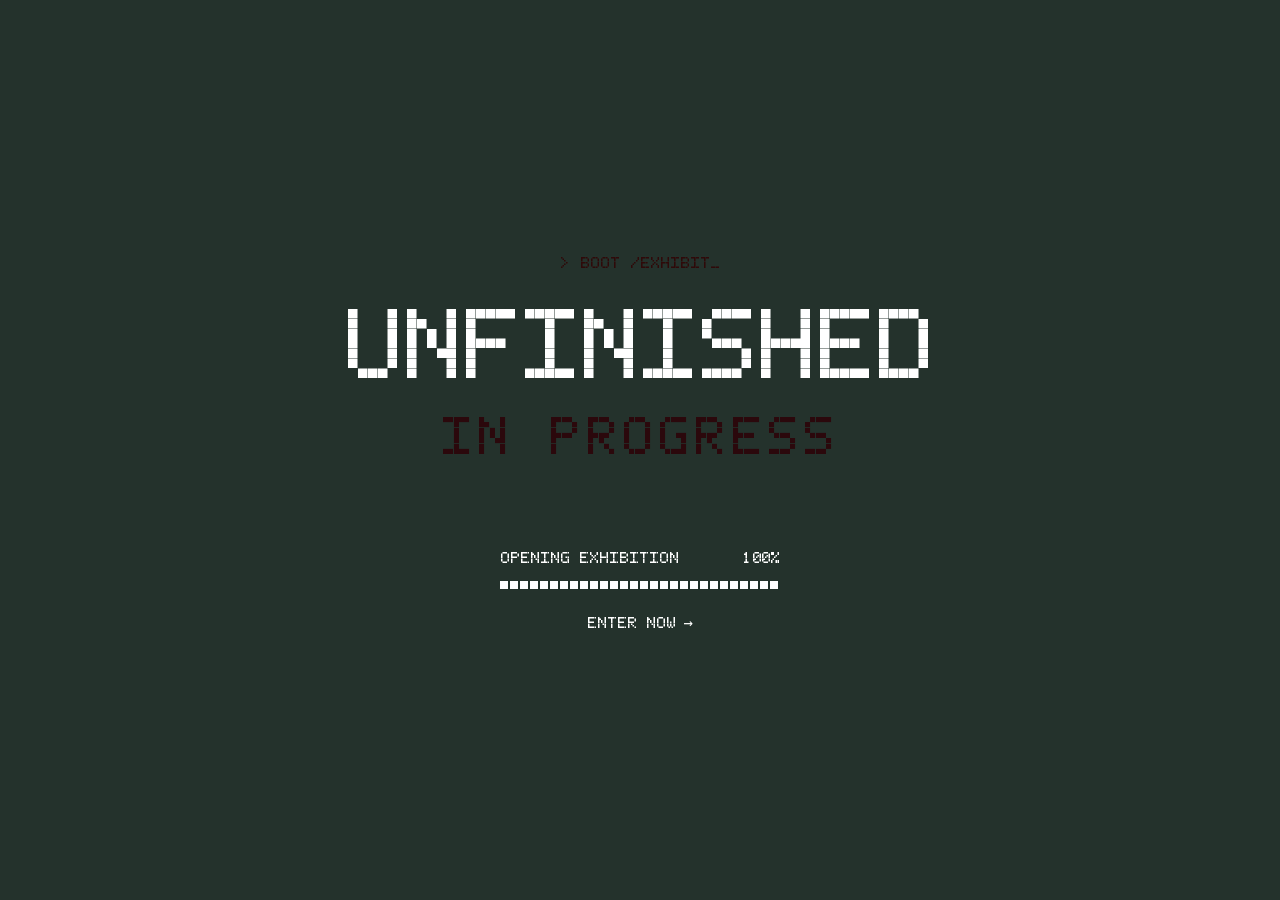
==== commit 5c431e79: "kev" ====
--- a/index.html
+++ b/index.html
@@ -16,7 +16,7 @@
     </div>
 
     <div class="entrance-status">
-      <div class="meter" style="--stop: 100; --time: 2.25s">
+      <div class="meter" style="--stop: 100; --time: 10.25s">
         <p class="meter-label"><span><span class="scramble-word"><span class="scramble-text">Opening</span><span class="scramble-echo" aria-hidden="true" data-mix="pigOenn" data-near="Opneing"></span></span> <span class="scramble-word"><span class="scramble-text">exhibition</span><span class="scramble-echo" aria-hidden="true" data-mix="ihenxiotbi" data-near="exhibiiton"></span></span></span> <span class="number" aria-hidden="true"></span></p>
         <div class="track" aria-hidden="true"><span></span></div>
       </div>
--- a/style.css
+++ b/style.css
@@ -62,8 +62,8 @@
   letter-spacing: -.02em;
 }
 .script {
-  font-family: "Snell Roundhand", "Edwardian Script ITC", "Monotype Corsiva", "Segoe Script", "Apple Chancery",
-               "URW Chancery L", "Z003", "Times New Roman", serif;
+  font-family: "Casablanca Antique", "Edwardian Script ITC", "Monotype Corsiva", "Segoe Script", "Apple Chancery",
+               "URW Chancery L", "Z003", serif;
   font-weight: 400;
   font-style: italic;
   font-synthesis: none;
@@ -143,7 +143,7 @@
 }
 
 /* 3. The entrance. The actual page change is in index.html. */
-.entrance-page { background: #20312a; color: var(--paper); }
+.entrance-page { background: #24322c; color: var(--paper); }
 .entrance {
   --track-color: #6d766a;
   min-height: 100vh;
@@ -155,13 +155,13 @@
   padding: 2rem 1.25rem;
   text-align: center;
 }
-.boot-prompt { display: block; margin-bottom: 1.5rem; color: #d6b7bc; font: 1rem/1.2 var(--pixel-font); }
+.boot-prompt { display: block; margin-bottom: 1.5rem; color: #2f0909; font: 1rem/1.2 var(--pixel-font); }
 .entrance h1 { font: 400 clamp(2.6rem, 8vw, 6.2rem)/1.04 var(--pixel-font); }
 .entrance h1 .unfinished-word, .entrance h1 .script { font-family: inherit; font-style: normal; letter-spacing: 0; }
-.entrance h1 .script { display: block; color: #ddbcc0; margin-top: .22em; font-size: .53em; letter-spacing: .08em; }
+.entrance h1 .script { display: block; color: #2b080c; margin-top: .22em; font-size: .53em; letter-spacing: .08em; }
 .entrance-status { width: min(17.5rem, 80vw); }
 .entrance-status .meter-label, .entrance-status .number, .entrance-status .quiet-link { font: 400 .98rem/1.5 var(--pixel-font); }
-.entrance-status .quiet-link { margin-top: .85rem; color: #deded1; }
+.entrance-status .quiet-link { margin-top: .85rem; color: #ffffff; }
 .entrance-status .track { height: 8px; position: relative; }
 .entrance-status .track::after { content: ""; position: absolute; inset: 0; background: repeating-linear-gradient(90deg, transparent 0 8px, #20312a 8px 10px); }
 @keyframes cursor-pulse { 0%, 45% { opacity: 1; } 55%, 100% { opacity: .2; } }
@@ -217,13 +217,9 @@
 }
 .header-ornament i {
   width: 7px; aspect-ratio: 1;
-  background:
-    radial-gradient(ellipse 25% 31% at 50% 25%, currentColor 94%, transparent),
-    radial-gradient(ellipse 25% 31% at 50% 75%, currentColor 94%, transparent),
-    radial-gradient(ellipse 31% 25% at 25% 50%, currentColor 94%, transparent),
-    radial-gradient(ellipse 31% 25% at 75% 50%, currentColor 94%, transparent);
-}
-.header-ornament i:nth-child(2) { width: 17px; transform: rotate(45deg); }
+ 
+}
+.header-ornament i:nth-child(2) { width: 30px; transform: rotate(45deg); }
 .selected-work {
   background: var(--mat); min-height: 79vh; min-height: 79svh; padding-block: clamp(5rem, 10vw, 9rem);
   display: grid; align-items: center; text-align: center;
@@ -344,15 +340,11 @@
 }
 body::before {
   z-index: 10;
-  background:
-    radial-gradient(ellipse at 12% 7%, rgb(181 82 115 / 25%), transparent 60%),
-    radial-gradient(ellipse at 94% 85%, rgb(88 72 132 / 20%), transparent 63%);
+ 
 }
 body::after {
   z-index: 11;
-  background:
-    radial-gradient(ellipse at 12% 7%, #f1aabe, transparent 64%),
-    radial-gradient(ellipse at 94% 85%, #9b8cbd, transparent 67%);
+
   mix-blend-mode: soft-light;
 }
 @media (forced-colors: active), print {
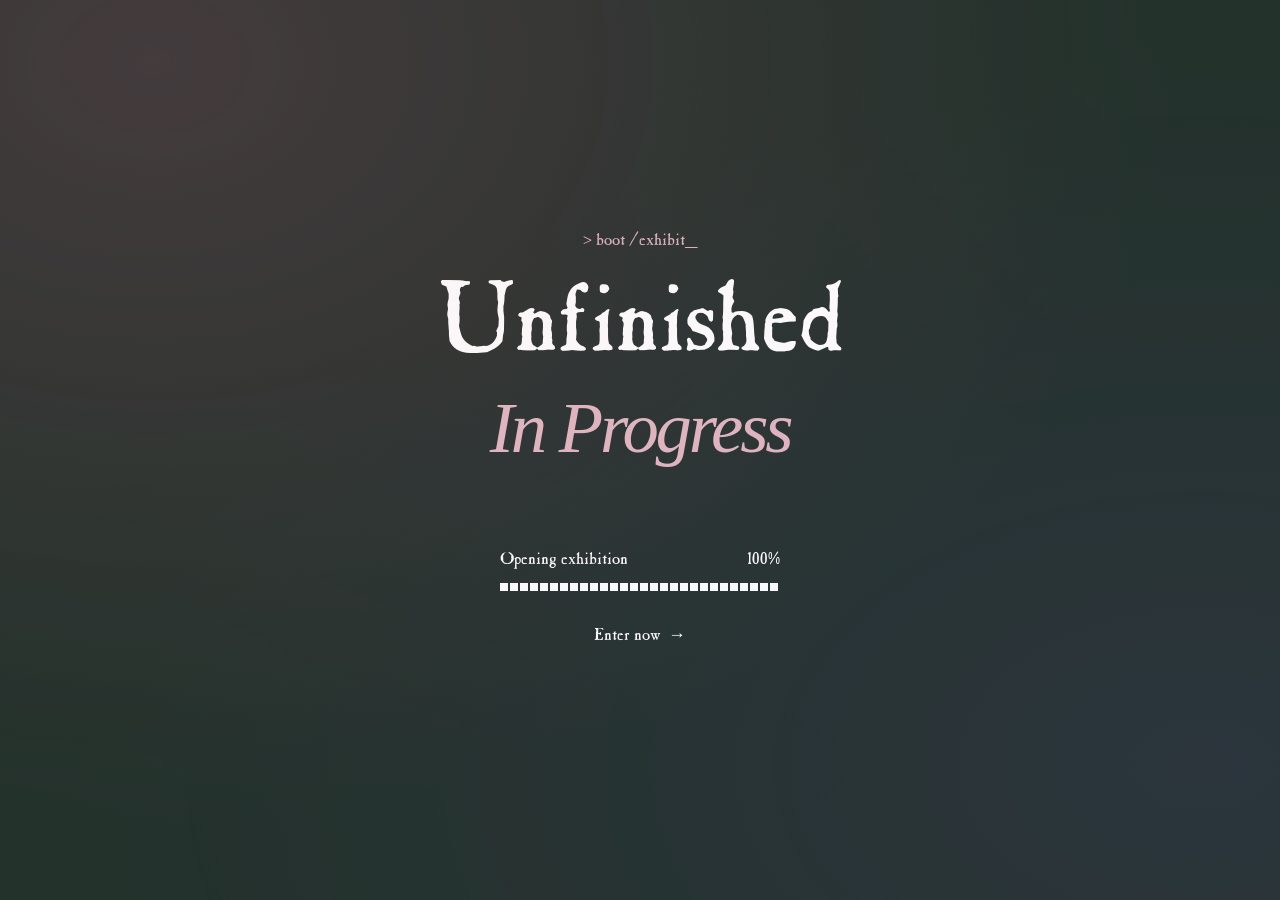
==== commit 2d83244d: "update" ====
--- a/index.html
+++ b/index.html
@@ -3,25 +3,25 @@
 <head>
   <meta charset="utf-8">
   <meta name="viewport" content="width=device-width, initial-scale=1">
-  <!-- HTML opens the exhibition three seconds after this page finishes loading. -->
-  <meta http-equiv="refresh" content="3; url=exhibit.html">
+  <!-- HTML opens the exhibition eight seconds after this page finishes loading. -->
+  <meta http-equiv="refresh" content="8; url=exhibit.html">
   <link rel="stylesheet" href="style.css">
   <title>Entering · Unfinished / In Progress</title>
 </head>
 <body class="entrance-page">
   <main class="entrance">
     <div class="entrance-title">
-      <span class="boot-prompt" aria-hidden="true">&gt; boot /exhibit<span class="pixel-cursor">_</span></span>
-      <h1><span class="unfinished-word"><span class="scramble-word"><span class="scramble-text">Unfinished</span><span class="scramble-echo" aria-hidden="true" data-mix="nUifnsihed" data-near="Unfinisehd"></span></span></span> <span class="sr-only">/</span><em class="script"><span class="scramble-word"><span class="scramble-text">In</span><span class="scramble-echo" aria-hidden="true" data-mix="nI" data-near="In"></span></span> <span class="scramble-word"><span class="scramble-text">Progress</span><span class="scramble-echo" aria-hidden="true" data-mix="rPgoress" data-near="Progerss"></span></span></em></h1>
+      <span class="boot-prompt" aria-hidden="true">&gt; <span class="flow-word">boot</span> <span class="flow-word">/exhibit</span><span class="pixel-cursor">_</span></span>
+      <h1><span class="unfinished-word"><span class="flow-word">Unfinished</span></span> <span class="sr-only">/</span><em class="script"><span class="flow-word">In</span> <span class="flow-word">Progress</span></em></h1>
     </div>
 
     <div class="entrance-status">
-      <div class="meter" style="--stop: 100; --time: 10.25s">
-        <p class="meter-label"><span><span class="scramble-word"><span class="scramble-text">Opening</span><span class="scramble-echo" aria-hidden="true" data-mix="pigOenn" data-near="Opneing"></span></span> <span class="scramble-word"><span class="scramble-text">exhibition</span><span class="scramble-echo" aria-hidden="true" data-mix="ihenxiotbi" data-near="exhibiiton"></span></span></span> <span class="number" aria-hidden="true"></span></p>
+      <div class="meter" style="--stop: 100; --time: 6.5s">
+        <p class="meter-label"><span><span class="flow-word">Opening</span> <span class="flow-word">exhibition</span></span> <span class="number flow-word" aria-hidden="true"></span></p>
         <div class="track" aria-hidden="true"><span></span></div>
       </div>
       <p class="sr-only">The exhibition opens automatically. You can also enter now.</p>
-      <a class="quiet-link" href="exhibit.html"><span><span class="scramble-word"><span class="scramble-text">Enter</span><span class="scramble-echo" aria-hidden="true" data-mix="entEr" data-near="nEter"></span></span> <span class="scramble-word"><span class="scramble-text">now</span><span class="scramble-echo" aria-hidden="true" data-mix="own" data-near="nwo"></span></span></span> <span aria-hidden="true">→</span></a>
+      <a class="quiet-link" href="exhibit.html"><span><span class="flow-word">Enter</span> <span class="flow-word">now</span></span> <span aria-hidden="true">→</span></a>
     </div>
   </main>
 </body>
--- a/style.css
+++ b/style.css
@@ -21,12 +21,12 @@
 :root {
   --ornament-color: #744351;
   --ornament-gap: 8px;
-  --selected-font: "Exhibit Small Caps", var(--serif);
+  --casablanca: "Casablanca Antique", var(--serif);
   --study-font: "Exhibit Italic", var(--serif);
   --pixel-font: "Exhibit Bitmap", ui-monospace, monospace;
   --drawing-width: clamp(3.4rem, 12svh, 7.4rem);
   --hero-time: 2.8s;
-  --scramble-time: 900ms;
+  --flow-time: 1.15s;
   --light-strength: .36;
   --paper: #ffffff;
   --mat: #ebe7da;
@@ -57,13 +57,13 @@
 h1, h2, p { margin: 0; }
 h1, h2 { font-family: var(--serif); font-weight: 400; }
 .unfinished-word {
-  font-family: "Casablanca Antique", var(--serif);
+  font-family: var(--casablanca);
   font-weight: 400;
   letter-spacing: -.02em;
 }
 .script {
-  font-family: "Casablanca Antique", "Edwardian Script ITC", "Monotype Corsiva", "Segoe Script", "Apple Chancery",
-               "URW Chancery L", "Z003", serif;
+  font-family: "Snell Roundhand", "Edwardian Script ITC", "Monotype Corsiva", "Segoe Script", "Apple Chancery",
+               "URW Chancery L", "Z003", "Times New Roman", serif;
   font-weight: 400;
   font-style: italic;
   font-synthesis: none;
@@ -88,7 +88,7 @@
   font-size: .9rem;
 }
 .site-bar a, .quiet-link {
-  min-height: 44px;
+  min-height: 64px;
   display: inline-flex;
   align-items: center;
   gap: .45rem;
@@ -97,7 +97,7 @@
 .site-bar a:hover, .quiet-link:hover { text-decoration: underline; }
 .artist-name { font-weight: 550; letter-spacing: -.025em; }
 .eyebrow {
-  font: 500 .76rem/1.5 var(--sans);
+  font: 600 .76rem/1.5 var(--sans);
   letter-spacing: .1em;
   text-transform: uppercase;
 }
@@ -155,19 +155,18 @@
   padding: 2rem 1.25rem;
   text-align: center;
 }
-.boot-prompt { display: block; margin-bottom: 1.5rem; color: #2f0909; font: 1rem/1.2 var(--pixel-font); }
-.entrance h1 { font: 400 clamp(2.6rem, 8vw, 6.2rem)/1.04 var(--pixel-font); }
-.entrance h1 .unfinished-word, .entrance h1 .script { font-family: inherit; font-style: normal; letter-spacing: 0; }
-.entrance h1 .script { display: block; color: #2b080c; margin-top: .22em; font-size: .53em; letter-spacing: .08em; }
+.boot-prompt { display: block; margin-bottom: 1.5rem; color: #d9b3ba; font: 400 1.1rem/1.2 var(--casablanca); }
+.entrance h1 { font: 400 clamp(3.25rem, 8vw, 7rem)/1.04 var(--casablanca); }
+.entrance h1 .script { display: block; color: #e0b8c0; margin-top: .1em; font-size: .71em; letter-spacing: -.044em; }
 .entrance-status { width: min(17.5rem, 80vw); }
-.entrance-status .meter-label, .entrance-status .number, .entrance-status .quiet-link { font: 400 .98rem/1.5 var(--pixel-font); }
-.entrance-status .quiet-link { margin-top: .85rem; color: #ffffff; }
+.entrance-status .meter-label, .entrance-status .number, .entrance-status .quiet-link { font: 400 1.1rem/1.5 var(--casablanca); }
+.entrance-status .quiet-link { margin-top: .85rem; color: #fff; }
 .entrance-status .track { height: 8px; position: relative; }
-.entrance-status .track::after { content: ""; position: absolute; inset: 0; background: repeating-linear-gradient(90deg, transparent 0 8px, #20312a 8px 10px); }
+.entrance-status .track::after { content: ""; position: absolute; inset: 0; background: repeating-linear-gradient(90deg, transparent 0 8px, #24322c 8px 10px); }
 @keyframes cursor-pulse { 0%, 45% { opacity: 1; } 55%, 100% { opacity: .2; } }
 @media (prefers-reduced-motion: no-preference) {
   .entrance-status .meter { animation-timing-function: steps(25, end); }
-  .pixel-cursor { animation: cursor-pulse 1s step-end 3; }
+  .pixel-cursor { animation: cursor-pulse 1s step-end 8; }
 }
 
 /* 4. The exhibition title and the artist's drawing share the opening screen. */
@@ -208,7 +207,7 @@
   to { opacity: 1; transform: none; }
 }
 @media (prefers-reduced-motion: no-preference) {
-  .gallery-intro .exhibit-title, .artist-portrait { animation: gallery-arrival var(--hero-time) ease-out both; }
+  .artist-portrait { animation: gallery-arrival var(--hero-time) ease-out both; }
 }
 /* The ornament is a cluster of three four-petal rosettes floating in the header. */
 .header-ornament {
@@ -217,7 +216,11 @@
 }
 .header-ornament i {
   width: 7px; aspect-ratio: 1;
- 
+  background:
+    radial-gradient(ellipse 25% 31% at 50% 25%, currentColor 94%, transparent),
+    radial-gradient(ellipse 25% 31% at 50% 75%, currentColor 94%, transparent),
+    radial-gradient(ellipse 31% 25% at 25% 50%, currentColor 94%, transparent),
+    radial-gradient(ellipse 31% 25% at 75% 50%, currentColor 94%, transparent);
 }
 .header-ornament i:nth-child(2) { width: 30px; transform: rotate(45deg); }
 .selected-work {
@@ -225,19 +228,19 @@
   display: grid; align-items: center; text-align: center;
 }
 .selected-type, .selected-work .selected-type {
-  font: 400 1.18rem/1.2 var(--selected-font); letter-spacing: .07em;
-  color: var(--wine); text-transform: none;
+  font: 400 1.18rem/1.2 var(--casablanca); letter-spacing: .015em;
+  color: #000; text-transform: none;
 }
 .selected-work .selected-type { font-size: clamp(1.15rem, 1.8vw, 1.55rem); }
 .gather {
   max-width: 100%; margin: clamp(1.2rem, 3vh, 2.6rem) auto .65rem;
-  font: italic 400 clamp(3rem, 8.2vw, 7.3rem)/1.12 var(--study-font); letter-spacing: -.048em;
+  font: 400 clamp(3rem, 8.2vw, 7.3rem)/1.12 var(--casablanca); letter-spacing: -.02em;
 }
 .work-entry { display: grid; justify-items: center; gap: clamp(1.6rem, 4vh, 3.4rem); }
-.work-entry p { font: .9rem/1.5 var(--sans); color: var(--muted); }
+.work-entry p { font: 400 1.12rem/1.5 var(--casablanca); color: var(--muted); }
 .open-work {
   display: inline-flex; align-items: center; min-height: 44px;
-  font: italic 400 1.45rem/1.2 var(--study-font); color: var(--wine);
+  font: 400 1.45rem/1.2 var(--casablanca); color: var(--wine);
   text-decoration: underline; text-decoration-thickness: 1px; text-underline-offset: .24em;
 }
 a.open-work:hover { text-underline-offset: .37em; }
@@ -253,81 +256,49 @@
 
 a.open-work:focus-visible { animation: none; opacity: 1; }
 
-/* 5. Scrambled type. The real word reserves its width and supplies its reading order. */
-.scramble-word {
-  --from-x: -.13em;
-  position: relative;
-  display: inline-block;
-  white-space: nowrap;
-}
-.scramble-word:nth-child(even) { --from-x: .15em; }
-.scramble-text { display: inline-block; }
+/* 5. Words arrive on the entrance and gallery. Portrait copy uses normal text. */
 .scramble-echo { display: none; }
-
-@keyframes settle-word {
-  0%, 45% { opacity: 0; transform: translateY(.08em); }
-  79% { opacity: 1; }
-  100% { opacity: 1; transform: none; }
-}
-@keyframes shuffle-word {
-  0% {
-    content: attr(data-mix);
-    opacity: .72;
-    transform: translate(var(--from-x), -.12em) skewX(-6deg);
-  }
-  29% {
-    content: attr(data-mix);
-    opacity: .82;
-    transform: translate(.03em, .035em) skewX(2deg);
-  }
-  30%, 48% { content: attr(data-near); opacity: .84; transform: translateY(-.025em); }
-  72%, 100% { content: attr(data-near); opacity: 0; transform: none; }
-}
-@media (prefers-reduced-motion: no-preference) {
-  .scramble-echo {
-    position: absolute;
-    inset-block-start: 0;
-    inset-inline-start: 0;
-    display: block;
-    pointer-events: none;
-    user-select: none;
-  }
-  .scramble-echo::before { content: attr(data-mix); display: inline-block; opacity: 0; }
-  .scramble-text, .scramble-echo::before {
-    animation-duration: var(--scramble-time);
-    animation-delay: var(--word-wait, 0s);
-    animation-timing-function: linear;
-    animation-fill-mode: forwards;
-  }
-  .scramble-text { animation-name: settle-word; }
-  .scramble-echo::before { animation-name: shuffle-word; }
-
-  /* Where view timelines are supported, lower text resolves as it crosses the edge. */
+.flow-word { display: inline-block; }
+@keyframes word-arrival {
+  from { opacity: 0; transform: translateY(.38em); }
+  to { opacity: 1; transform: translateY(0); }
+}
+@media (prefers-reduced-motion: no-preference) {
+  :where(.entrance-page, .gallery-page) :is(.flow-word, .scramble-word) {
+    display: inline-block;
+    animation: word-arrival var(--flow-time) cubic-bezier(.19,.72,.22,1) var(--lag, 0ms) both;
+  }
+  :is(.flow-word, .scramble-word):nth-child(2) { --lag: 120ms; }
+  :is(.flow-word, .scramble-word):nth-child(3) { --lag: 240ms; }
+  .exhibit-title, .entrance-title h1 { --flow-time: var(--hero-time); }
+  .exhibit-title .script, .entrance-title .script { --lag: 140ms; }
+  .exhibit-title .script > :nth-child(2), .entrance-title .script > :nth-child(2) { --lag: 260ms; }
+
   @supports (animation-timeline: view()) and (animation-range: entry 0% entry 100%) {
-    :where(.scroll-words) .scramble-word { view-timeline: --word-view block; }
-    :where(.scroll-words) .scramble-text,
-    :where(.scroll-words) .scramble-echo::before {
-      animation-timeline: --word-view;
-      animation-range: entry 0% entry 100%;
+    .gallery-page .scroll-words :is(.selected-type, .gather, .work-entry p, .open-work) { view-timeline: --line block; }
+    .gallery-page .scroll-words :is(.flow-word, .scramble-word) {
+      animation-timeline: --line;
       animation-duration: 1ms;
       animation-delay: 0s;
+      animation-range: entry 0% entry 100%;
     }
   }
-
-  /* A viewport trigger starts a timed animation that finishes even if the visitor stops scrolling. */
-  @supports (timeline-trigger: --word-in view() entry 0% exit 100%) and (trigger-scope: --word-in) and (animation-trigger: --word-in play-once) {
-    :where(.scroll-words) .scramble-word {
-      timeline-trigger: --word-in view() entry 0% exit 100%;
-      trigger-scope: --word-in;
+  @supports (timeline-trigger: --line-in view() entry 0% exit 100%) and (trigger-scope: --line-in) and (animation-trigger: --line-in play-once) {
+    .gallery-page .scroll-words :is(.selected-type, .gather, .work-entry p, .open-work) {
+      timeline-trigger: --line-in view() entry 0% exit 100%;
+      trigger-scope: --line-in;
     }
-    :where(.scroll-words) .scramble-text,
-    :where(.scroll-words) .scramble-echo::before {
+    .gallery-page .scroll-words :is(.flow-word, .scramble-word) {
       animation-timeline: auto;
       animation-range: normal;
-      animation-duration: var(--scramble-time);
-      animation-trigger: --word-in play-once;
+      animation-duration: var(--flow-time);
+      animation-delay: var(--lag, 0ms);
+      animation-trigger: --line-in play-once;
     }
   }
+}
+@media print, (forced-colors: active) {
+  :where(.entrance-page, .gallery-page) :is(.flow-word, .scramble-word) { animation: none; }
 }
 
 /* A translucent wash is visible on white paper. The second layer blends with the ink and painting. */
@@ -340,11 +311,15 @@
 }
 body::before {
   z-index: 10;
- 
+  background:
+    radial-gradient(ellipse at 12% 7%, rgb(181 82 115 / 25%), transparent 60%),
+    radial-gradient(ellipse at 94% 85%, rgb(88 72 132 / 20%), transparent 63%);
 }
 body::after {
   z-index: 11;
-
+  background:
+    radial-gradient(ellipse at 12% 7%, #f1aabe, transparent 64%),
+    radial-gradient(ellipse at 94% 85%, #9b8cbd, transparent 67%);
   mix-blend-mode: soft-light;
 }
 @media (forced-colors: active), print {
@@ -370,7 +345,7 @@
 .loading-orbit { position: absolute; left: calc(50% - 10px); top: calc(50% - 10px); width: 20px; height: 20px; }
 .loading-orbit i {
   position: absolute; left: 8px; top: 0; width: 4px; height: 4px; border-radius: 50%;
-  background: #fff8ea; box-shadow: 0 0 2px #231b17; transform-origin: 2px 10px;
+  background: #000; box-shadow: 0 0 2px #fff; transform-origin: 2px 10px;
 }
 .loading-orbit i:nth-child(2) { transform: rotate(120deg); opacity: .78; }
 .loading-orbit i:nth-child(3) { transform: rotate(240deg); opacity: .56; }
@@ -383,8 +358,8 @@
 .work-loading .meter { width: min(100%, 32vh, 18rem); }
 .boot-error {
   position: fixed; inset: 0; z-index: 30; overflow: auto;
-  color: #c8debd; background-color: #000;
-  background-image: repeating-linear-gradient(0deg, transparent 0 3px, #a5c6a207 3px 4px);
+  color: #920c0c; background-color: #000;
+  background-image: repeating-linear-gradient(0deg, transparent 0 3px, #00000007 3px 4px);
   font-family: ui-monospace, Consolas, "Courier New", monospace;
 }
 .boot-log { max-width: 66rem; margin-inline: auto; padding: clamp(3rem, 17vh, 12rem) clamp(1.3rem, 7vw, 7rem) 3.5rem; }
@@ -398,16 +373,15 @@
   @media (forced-colors: none) {
     .boot-error h2 {
       color: transparent; text-shadow: none; background-clip: text;
-      background-image: repeating-linear-gradient(0deg, #9daa97 0 1px, #cce1c1 1px 4px);
+      background-image: repeating-linear-gradient(0deg, #9daa97 0 1px, #f40f0f 1px 4px);
     }
-    .boot-error h2::after { background: #cce1c1; }
+    .boot-error h2::after { background: #000; }
   }
 }
 .boot-status { font-size: clamp(.95rem, 2vw, 1.15rem); }
-.boot-error:not(:target) { --word-wait: calc(var(--time) + var(--hold)); }
 .boot-statement { max-width: 52ch; margin: 2.1rem 0 1.1rem; color: #abbba4; font-size: .9rem; line-height: 1.7; }
 .retry, .boot-back { display: block; width: fit-content; padding-block: .7rem; }
-.retry { font-size: 1.13rem; text-decoration-thickness: 2px; }
+.retry { font-size: 2.13rem; text-decoration-thickness: 2px; }
 .retry::before { content: "> " / ""; }
 .boot-back { font-size: .8rem; color: #a3b49a; }
 @keyframes boot-on  { from { visibility: hidden; } to { visibility: visible; } }
@@ -439,7 +413,6 @@
   .work-page:not(:has(:target)) .work-loading,
   .work-page:not(:has(:target)) .boot-error,
   .work-page:not(:has(:target)) > .site-bar { animation-delay: calc(.72s + var(--time) + var(--hold)); }
-  .work-page:not(:has(:target)) .boot-error { --word-wait: calc(.72s + var(--time) + var(--hold)); }
 }
 
 /* The short pause also exposes the blurred state when movement is reduced. */
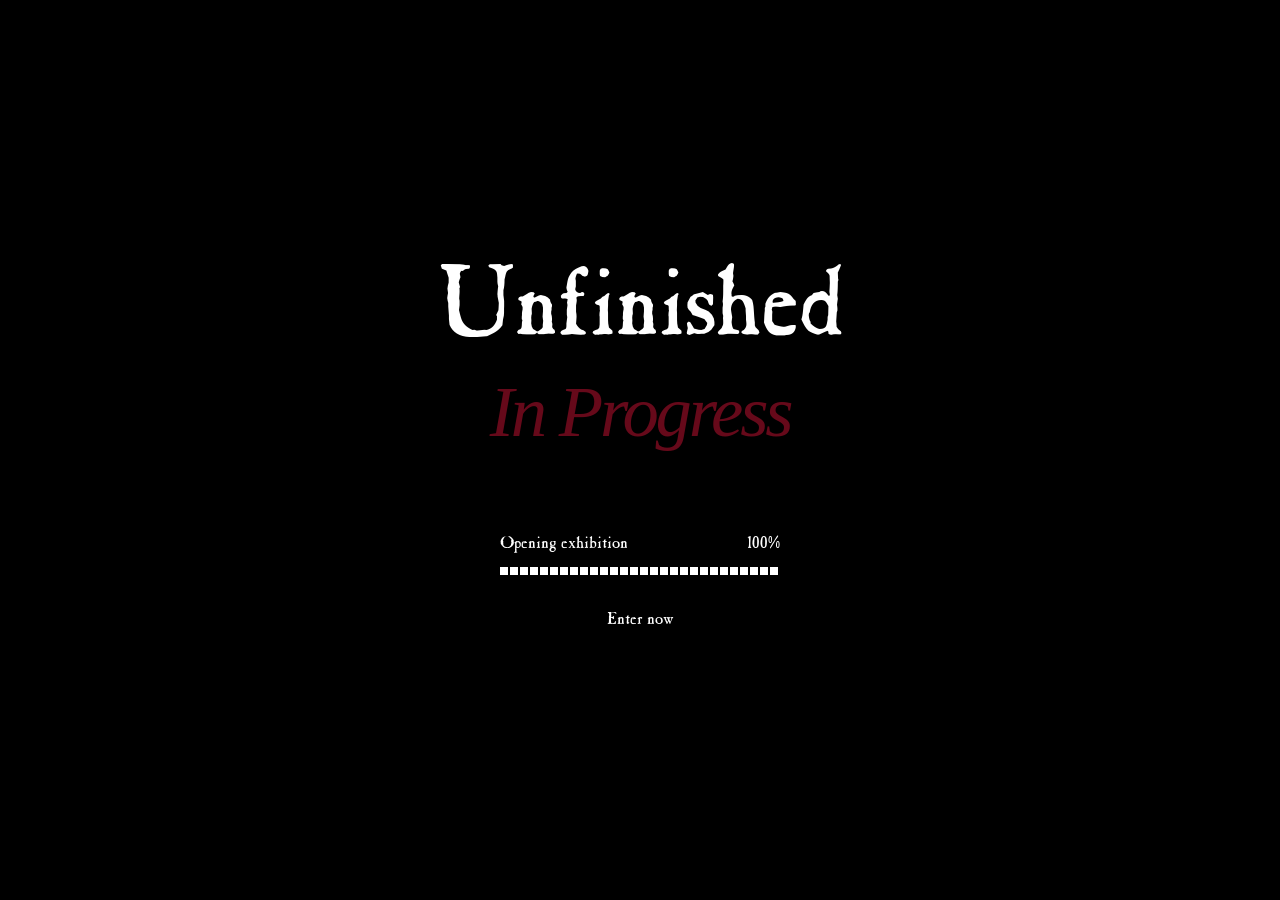
==== commit f0ad3759: "Update index.html" ====
--- a/index.html
+++ b/index.html
@@ -11,7 +11,7 @@
 <body class="entrance-page">
   <main class="entrance">
     <div class="entrance-title">
-      <span class="boot-prompt" aria-hidden="true">&gt; <span class="flow-word">boot</span> <span class="flow-word">/exhibit</span><span class="pixel-cursor">_</span></span>
+      
       <h1><span class="unfinished-word"><span class="flow-word">Unfinished</span></span> <span class="sr-only">/</span><em class="script"><span class="flow-word">In</span> <span class="flow-word">Progress</span></em></h1>
     </div>
 
@@ -21,7 +21,7 @@
         <div class="track" aria-hidden="true"><span></span></div>
       </div>
       <p class="sr-only">The exhibition opens automatically. You can also enter now.</p>
-      <a class="quiet-link" href="exhibit.html"><span><span class="flow-word">Enter</span> <span class="flow-word">now</span></span> <span aria-hidden="true">→</span></a>
+      <a class="quiet-link" href="exhibit.html"><span><span class="flow-word">Enter</span> <span class="flow-word">now</span></span> </a>
     </div>
   </main>
 </body>
--- a/style.css
+++ b/style.css
@@ -7,50 +7,32 @@
   font-display: swap;
 }
 
-@font-face {
-  font-family: "Exhibit Bitmap"; src: url("fonts/exhibit-bitmap.ttf") format("truetype"); font-display: swap;
-}
-@font-face {
-  font-family: "Exhibit Small Caps"; src: url("fonts/lmromancaps10-regular.otf") format("opentype"); font-display: swap;
-}
-@font-face {
-  font-family: "Exhibit Italic"; src: url("fonts/lmroman12-italic.otf") format("opentype"); font-style: italic; font-display: swap;
-}
-
 /* 1. Gallery materials and shared type */
 :root {
-  --ornament-color: #744351;
+  --ornament-color: #390f1b;
   --ornament-gap: 8px;
   --casablanca: "Casablanca Antique", var(--serif);
-  --study-font: "Exhibit Italic", var(--serif);
-  --pixel-font: "Exhibit Bitmap", ui-monospace, monospace;
   --drawing-width: clamp(3.4rem, 12svh, 7.4rem);
   --hero-time: 2.8s;
   --flow-time: 1.15s;
-  --light-strength: .36;
   --paper: #ffffff;
   --mat: #ebe7da;
   --ink: #20352c;
   --muted: #454c46;
   --wine: #461212;
-  --rule: #b9b9aa;
   --serif: "Times New Roman", Times, serif;
   --sans: -apple-system, BlinkMacSystemFont, "Segoe UI", Arial, sans-serif;
-  --time: 1.85s;
-  --hold: 0.95s;
 }
 * { box-sizing: border-box; }
 html { color-scheme: light; background: var(--paper); }
 body {
-  isolation: isolate;
   margin: 0;
   background: var(--paper);
   color: var(--ink);
   font: 1rem/1.5 var(--sans);
 }
 a { color: inherit; text-underline-offset: .22em; }
-button, input { font: inherit; }
-a:focus-visible, button:focus-visible {
+a:focus-visible {
   outline: 2px solid currentColor;
   outline-offset: 5px;
 }
@@ -81,11 +63,8 @@
 .site-bar {
   min-height: 5rem;
   display: flex;
-  justify-content: space-between;
   align-items: center;
-  gap: 1rem;
   position: relative;
-  font-size: .9rem;
 }
 .site-bar a, .quiet-link {
   min-height: 64px;
@@ -95,22 +74,14 @@
   text-decoration: none;
 }
 .site-bar a:hover, .quiet-link:hover { text-decoration: underline; }
-.artist-name { font-weight: 550; letter-spacing: -.025em; }
-.eyebrow {
-  font: 600 .76rem/1.5 var(--sans);
-  letter-spacing: .1em;
-  text-transform: uppercase;
-}
-.quiet-link { width: fit-content; font-size: .84rem; }
-
-/* 2. A shared percentage meter. Changing the integer moves the line and number together. */
+/* 2. The entrance meter reaches 100% in 6.5 seconds. */
 @property --reading {
   syntax: "<integer>";
   inherits: true;
   initial-value: 0;
 }
 .meter {
-  --reading: var(--stop);
+  --reading: 100;
   width: min(100%, 18rem);
 }
 .meter-label {
@@ -119,14 +90,13 @@
   justify-content: space-between;
   gap: 1.2rem;
   margin-bottom: .6rem;
-  font-size: .875rem;
-}
-.number { font-family: ui-monospace, Consolas, monospace; font-variant-numeric: tabular-nums; }
+}
+.number { font-variant-numeric: tabular-nums; }
 .number::after {
   counter-reset: reading var(--reading);
   content: counter(reading) "%";
 }
-.track { height: 2px; background: var(--track-color, var(--rule)); }
+.track { position: relative; height: 8px; background: #505050; }
 .track > span {
   display: block;
   width: calc(var(--reading) * 1%);
@@ -135,17 +105,16 @@
 }
 @keyframes count-up {
   from { --reading: 0; }
-  to   { --reading: var(--stop); }
+  to   { --reading: 100; }
 }
 @media (prefers-reduced-motion: no-preference) {
-  .gallery-page { scroll-behavior: smooth; }
-  .meter { animation: count-up var(--time) cubic-bezier(.22,.62,.34,1) both; }
+  html { scroll-behavior: smooth; }
+  .meter { animation: count-up 6.5s steps(25, end) both; }
 }
 
 /* 3. The entrance. The actual page change is in index.html. */
-.entrance-page { background: #24322c; color: var(--paper); }
+.entrance-page { background: #000000; color: var(--paper); }
 .entrance {
-  --track-color: #6d766a;
   min-height: 100vh;
   min-height: 100svh;
   display: grid;
@@ -155,19 +124,12 @@
   padding: 2rem 1.25rem;
   text-align: center;
 }
-.boot-prompt { display: block; margin-bottom: 1.5rem; color: #d9b3ba; font: 400 1.1rem/1.2 var(--casablanca); }
-.entrance h1 { font: 400 clamp(3.25rem, 8vw, 7rem)/1.04 var(--casablanca); }
-.entrance h1 .script { display: block; color: #e0b8c0; margin-top: .1em; font-size: .71em; letter-spacing: -.044em; }
+.entrance h1 { font-size: clamp(3.25rem, 8vw, 7rem); line-height: 1.04; }
+.entrance h1 .script { display: block; color: #66091a; margin-top: .1em; font-size: .71em; letter-spacing: -.044em; }
 .entrance-status { width: min(17.5rem, 80vw); }
 .entrance-status .meter-label, .entrance-status .number, .entrance-status .quiet-link { font: 400 1.1rem/1.5 var(--casablanca); }
 .entrance-status .quiet-link { margin-top: .85rem; color: #fff; }
-.entrance-status .track { height: 8px; position: relative; }
-.entrance-status .track::after { content: ""; position: absolute; inset: 0; background: repeating-linear-gradient(90deg, transparent 0 8px, #24322c 8px 10px); }
-@keyframes cursor-pulse { 0%, 45% { opacity: 1; } 55%, 100% { opacity: .2; } }
-@media (prefers-reduced-motion: no-preference) {
-  .entrance-status .meter { animation-timing-function: steps(25, end); }
-  .pixel-cursor { animation: cursor-pulse 1s step-end 8; }
-}
+.entrance-status .track::after { content: ""; position: absolute; inset: 0; background: repeating-linear-gradient(90deg, transparent 0 8px, #000000 8px 10px); }
 
 /* 4. The exhibition title and the artist's drawing share the opening screen. */
 .gallery-intro {
@@ -227,56 +189,36 @@
   background: var(--mat); min-height: 79vh; min-height: 79svh; padding-block: clamp(5rem, 10vw, 9rem);
   display: grid; align-items: center; text-align: center;
 }
-.selected-type, .selected-work .selected-type {
+.selected-type {
   font: 400 1.18rem/1.2 var(--casablanca); letter-spacing: .015em;
-  color: #000; text-transform: none;
+  color: #000;
 }
 .selected-work .selected-type { font-size: clamp(1.15rem, 1.8vw, 1.55rem); }
 .gather {
   max-width: 100%; margin: clamp(1.2rem, 3vh, 2.6rem) auto .65rem;
   font: 400 clamp(3rem, 8.2vw, 7.3rem)/1.12 var(--casablanca); letter-spacing: -.02em;
 }
-.work-entry { display: grid; justify-items: center; gap: clamp(1.6rem, 4vh, 3.4rem); }
-.work-entry p { font: 400 1.12rem/1.5 var(--casablanca); color: var(--muted); }
-.open-work {
-  display: inline-flex; align-items: center; min-height: 44px;
-  font: 400 1.45rem/1.2 var(--casablanca); color: var(--wine);
-  text-decoration: underline; text-decoration-thickness: 1px; text-underline-offset: .24em;
-}
-a.open-work:hover { text-underline-offset: .37em; }
-a.open-work:active { opacity: .52; }
-@keyframes departing-ink { to { opacity: 0; } }
-@media (prefers-reduced-motion: no-preference) {
-  a.open-work { view-transition-name: catalogue-link; }
-  ::view-transition-old(catalogue-link) { animation: departing-ink .52s ease-out both; }
-  @supports (animation-timeline: view()) and (animation-range: entry 0% entry 100%) {
-    a.open-work { animation: departing-ink 1ms linear reverse both; animation-timeline: view(); animation-range: entry 0% entry 100%; }
-  }
-}
-
-a.open-work:focus-visible { animation: none; opacity: 1; }
-
-/* 5. Words arrive on the entrance and gallery. Portrait copy uses normal text. */
-.scramble-echo { display: none; }
+.work-status { font: 400 1.12rem/1.5 var(--casablanca); color: var(--muted); }
+
+/* 5. Words enter on page load or as the selected work scrolls into view. */
 .flow-word { display: inline-block; }
 @keyframes word-arrival {
   from { opacity: 0; transform: translateY(.38em); }
   to { opacity: 1; transform: translateY(0); }
 }
 @media (prefers-reduced-motion: no-preference) {
-  :where(.entrance-page, .gallery-page) :is(.flow-word, .scramble-word) {
-    display: inline-block;
+  .flow-word {
     animation: word-arrival var(--flow-time) cubic-bezier(.19,.72,.22,1) var(--lag, 0ms) both;
   }
-  :is(.flow-word, .scramble-word):nth-child(2) { --lag: 120ms; }
-  :is(.flow-word, .scramble-word):nth-child(3) { --lag: 240ms; }
+  .flow-word:nth-child(2) { --lag: 120ms; }
+  .flow-word:nth-child(3) { --lag: 240ms; }
   .exhibit-title, .entrance-title h1 { --flow-time: var(--hero-time); }
   .exhibit-title .script, .entrance-title .script { --lag: 140ms; }
   .exhibit-title .script > :nth-child(2), .entrance-title .script > :nth-child(2) { --lag: 260ms; }
 
   @supports (animation-timeline: view()) and (animation-range: entry 0% entry 100%) {
-    .gallery-page .scroll-words :is(.selected-type, .gather, .work-entry p, .open-work) { view-timeline: --line block; }
-    .gallery-page .scroll-words :is(.flow-word, .scramble-word) {
+    .selected-work :is(.selected-type, .gather, .work-status) { view-timeline: --line block; }
+    .selected-work .flow-word {
       animation-timeline: --line;
       animation-duration: 1ms;
       animation-delay: 0s;
@@ -284,11 +226,11 @@
     }
   }
   @supports (timeline-trigger: --line-in view() entry 0% exit 100%) and (trigger-scope: --line-in) and (animation-trigger: --line-in play-once) {
-    .gallery-page .scroll-words :is(.selected-type, .gather, .work-entry p, .open-work) {
+    .selected-work :is(.selected-type, .gather, .work-status) {
       timeline-trigger: --line-in view() entry 0% exit 100%;
       trigger-scope: --line-in;
     }
-    .gallery-page .scroll-words :is(.flow-word, .scramble-word) {
+    .selected-work .flow-word {
       animation-timeline: auto;
       animation-range: normal;
       animation-duration: var(--flow-time);
@@ -298,190 +240,7 @@
   }
 }
 @media print, (forced-colors: active) {
-  :where(.entrance-page, .gallery-page) :is(.flow-word, .scramble-word) { animation: none; }
-}
-
-/* A translucent wash is visible on white paper. The second layer blends with the ink and painting. */
-body::before, body::after {
-  content: "";
-  position: fixed;
-  inset: 0;
-  pointer-events: none;
-  opacity: var(--light-strength);
-}
-body::before {
-  z-index: 10;
-  background:
-    radial-gradient(ellipse at 12% 7%, rgb(181 82 115 / 25%), transparent 60%),
-    radial-gradient(ellipse at 94% 85%, rgb(88 72 132 / 20%), transparent 63%);
-}
-body::after {
-  z-index: 11;
-  background:
-    radial-gradient(ellipse at 12% 7%, #f1aabe, transparent 64%),
-    radial-gradient(ellipse at 94% 85%, #9b8cbd, transparent 67%);
-  mix-blend-mode: soft-light;
-}
-@media (forced-colors: active), print {
-  body::before, body::after, .scramble-echo { display: none; }
-  .scramble-text { animation: none; }
-}
-
-/* 6. The work has a separate loading attempt. The error waits until the meter stalls. */
-.viewing-room {
-  min-height: calc(100vh - 5rem);
-  min-height: calc(100svh - 5rem);
-  display: grid;
-  align-items: center;
-  padding-block: clamp(2rem, 6vh, 4.5rem);
-}
-.attempt { display: grid; place-items: center; }
-.work-loading { display: none; width: min(100%, 22rem); gap: .8rem; justify-items: center; }
-.loading-frame {
-  position: relative; width: min(100%, 32vh, 18rem); aspect-ratio: 1080 / 1360;
-  overflow: hidden; background: var(--mat);
-}
-.blurred-print { width: 100%; height: 100%; object-fit: cover; filter: blur(10px); transform: scale(1.1); }
-.loading-orbit { position: absolute; left: calc(50% - 10px); top: calc(50% - 10px); width: 20px; height: 20px; }
-.loading-orbit i {
-  position: absolute; left: 8px; top: 0; width: 4px; height: 4px; border-radius: 50%;
-  background: #000; box-shadow: 0 0 2px #fff; transform-origin: 2px 10px;
-}
-.loading-orbit i:nth-child(2) { transform: rotate(120deg); opacity: .78; }
-.loading-orbit i:nth-child(3) { transform: rotate(240deg); opacity: .56; }
-@keyframes orbit { to { transform: rotate(1turn); } }
-@keyframes leave-wall { from { opacity: 1; visibility: visible; } to { opacity: 0; visibility: hidden; } }
-.link-departure { display: none; }
-@media (prefers-reduced-motion: no-preference) {
-  .loading-orbit { animation: orbit 1.05s linear infinite; }
-}
-.work-loading .meter { width: min(100%, 32vh, 18rem); }
-.boot-error {
-  position: fixed; inset: 0; z-index: 30; overflow: auto;
-  color: #920c0c; background-color: #000;
-  background-image: repeating-linear-gradient(0deg, transparent 0 3px, #00000007 3px 4px);
-  font-family: ui-monospace, Consolas, "Courier New", monospace;
-}
-.boot-log { max-width: 66rem; margin-inline: auto; padding: clamp(3rem, 17vh, 12rem) clamp(1.3rem, 7vw, 7rem) 3.5rem; }
-.boot-file { color: #9fae99; font-size: .9rem; }
-.boot-error h2 {
-  margin: .65em 0 .12em; font: 400 clamp(2.45rem, 8vw, 7rem)/1 var(--pixel-font);
-  letter-spacing: -.025em; text-transform: uppercase; text-shadow: 1px 0 #9aba9280;
-}
-.boot-error h2::after { content: ""; display: inline-block; width: .24em; height: .71em; margin-left: .15em; background: currentColor; }
-@supports (background-clip: text) {
-  @media (forced-colors: none) {
-    .boot-error h2 {
-      color: transparent; text-shadow: none; background-clip: text;
-      background-image: repeating-linear-gradient(0deg, #9daa97 0 1px, #f40f0f 1px 4px);
-    }
-    .boot-error h2::after { background: #000; }
-  }
-}
-.boot-status { font-size: clamp(.95rem, 2vw, 1.15rem); }
-.boot-statement { max-width: 52ch; margin: 2.1rem 0 1.1rem; color: #abbba4; font-size: .9rem; line-height: 1.7; }
-.retry, .boot-back { display: block; width: fit-content; padding-block: .7rem; }
-.retry { font-size: 2.13rem; text-decoration-thickness: 2px; }
-.retry::before { content: "> " / ""; }
-.boot-back { font-size: .8rem; color: #a3b49a; }
-@keyframes boot-on  { from { visibility: hidden; } to { visibility: visible; } }
-@keyframes boot-off { from { visibility: visible; } to { visibility: hidden; } }
-@media (prefers-reduced-motion: no-preference) {
-  .work-loading { display: grid; animation: boot-off 1ms steps(1,end) calc(var(--time) + var(--hold)) both; }
-  .boot-error:not(:target) { animation: boot-on 1ms steps(1,end) calc(var(--time) + var(--hold)) both; }
-}
-#statement:target + .work-loading { display: none; }
-/* Keep keyboard focus on the active screen; navigation is available inside each state. */
-.work-page:not(:has(#artwork:target)) > .site-bar { visibility: hidden; }
-@media (prefers-reduced-motion: no-preference) {
-  .work-page:not(:has(:target)) > .site-bar {
-    visibility: visible;
-    animation: boot-off 1ms steps(1,end) calc(var(--time) + var(--hold)) both;
-  }
-}
-.recovered { display: none; scroll-margin-block-start: 1rem; }
-#artwork:target { display: block; }
-#artwork:target ~ .attempt { display: none; }
-
-/* A short outgoing wall lets the link dissolve into the painting, including for local files. */
-@media (prefers-reduced-motion: no-preference) {
-  .work-page:not(:has(:target)) > .link-departure {
-    display: grid; place-items: center; position: fixed; inset: 0; z-index: 25;
-    pointer-events: none; background: var(--mat); animation: leave-wall .72s ease-in both;
-  }
-  .work-page:not(:has(:target)) .work-loading .meter { animation-delay: .72s; }
-  .work-page:not(:has(:target)) .work-loading,
-  .work-page:not(:has(:target)) .boot-error,
-  .work-page:not(:has(:target)) > .site-bar { animation-delay: calc(.72s + var(--time) + var(--hold)); }
-}
-
-/* The short pause also exposes the blurred state when movement is reduced. */
-@media (prefers-reduced-motion: reduce) {
-  .work-loading { display: grid; animation: boot-off 1ms steps(1,end) 1s both; }
-  .boot-error:not(:target) { animation: boot-on 1ms steps(1,end) 1s both; }
-}
-/* 7. The painting hangs at left; the start of the label sits below its top edge. */
-.recovered-layout {
-  display: grid; grid-template-columns: minmax(0, 1.28fr) minmax(0, .85fr);
-  gap: clamp(1.5rem, 6vw, 6rem); margin: 0; align-items: start;
-}
-.framed-art { display: grid; place-items: center; min-width: 0; padding: clamp(1rem, 3vw, 2.7rem); background: var(--mat); }
-.image-stage { position: relative; width: min(100%, 49vh, 32rem); }
-.image-stage > img { display: block; width: 100%; height: auto; }
-.wall-label { max-width: 30rem; min-width: 0; padding-block-start: clamp(1rem, 7vh, 5rem); }
-.label-credit { font-size: clamp(1.55rem, 2.5vw, 2.35rem); line-height: 1.15; color: var(--wine); }
-.label-medium { margin-top: .45rem; font-size: .8rem; letter-spacing: .065em; color: var(--muted); }
-.wall-label h2 {
-  margin: 1.1rem 0 1.4rem; font: italic 400 clamp(2.85rem, 5.7vw, 6rem)/1.05 var(--study-font);
-  letter-spacing: -.035em;
-}
-.statement-copy { max-width: 36ch; margin-left: clamp(0rem, 1.6vw, 1.6rem); font: 1.15rem/1.55 Baskerville, "Palatino Linotype", Palatino, var(--serif); }
-.fragment-hint { margin-top: 1.75rem; max-width: 36ch; font-size: .82rem; color: var(--muted); }
-.wall-label .quiet-link { margin-right: 1rem; text-decoration: underline; }
-.wall-label button { display: inline-flex; padding: 0; color: inherit; border: 0; background: transparent; cursor: pointer; text-decoration: underline; }
-.tiles {
-  display: grid;
-  position: absolute;
-  inset: 0;
-  grid-template-columns: 30% 44% 26%;
-  grid-template-rows: 54% 46%;
-}
-.tile { position: relative; min-width: 0; }
-.tile input {
-  display: block;
-  position: absolute;
-  z-index: 1;
-  inset: 0;
-  margin: 0;
-  width: 100%;
-  height: 100%;
-  opacity: 0;
-  cursor: pointer;
-}
-.tile::before, .cover { position: absolute; inset: 0; pointer-events: none; }
-.cover {
-  opacity: 0;
-  display: grid;
-  place-content: center;
-  background: var(--mat);
-  color: var(--muted);
-  font-size: .76rem;
-}
-.tile input:checked + .cover { opacity: 1; }
-.cover .scramble-word { display: none; }
-.tile input:checked + .cover .scramble-word { display: inline-block; }
-.tile:focus-within { z-index: 1; outline: 2px solid var(--paper); outline-offset: -5px; box-shadow: inset 0 0 0 7px var(--wine); }
-@keyframes lift-paper {
-  from { clip-path: inset(0 0 0 0); }
-  to   { clip-path: inset(0 0 100% 0); }
-}
-@media (prefers-reduced-motion: no-preference) {
-  #artwork:target .tile::before {
-    content: "";
-    background: rgb(235 231 218 / 18%);
-    animation: lift-paper .92s cubic-bezier(.4,0,.25,1) var(--wait) both;
-  }
-  .cover { transition: opacity .25s ease; }
+  .flow-word { animation: none; }
 }
 
 @media (max-width: 650px) {
@@ -489,15 +248,7 @@
   .site-bar { min-height: 4rem; }
   .gallery-intro { min-height: 76svh; grid-template-columns: minmax(0, 1fr) 30%; gap: clamp(.6rem, 2.5vw, 1.15rem); align-content: center; }
   .exhibit-title { font-size: clamp(2.2rem, 10.3vw, 4.75rem); }
-  .intro-line { margin-top: 1.6rem; }
   .plate-initials { font-size: 1.35rem; }
   .selected-work { min-height: 76svh; padding-block: 5rem; }
   :root { --drawing-width: clamp(3.25rem, 14vw, 4.5rem); }
-  .viewing-room { min-height: calc(100svh - 4rem); }
-  .recovered-layout { grid-template-columns: 1fr; gap: 1.4rem; }
-  .framed-art { grid-row: 1; }
-  .image-stage { width: min(100%, 24rem); }
-  .wall-label { max-width: 30rem; padding-block-start: .6rem; }
-  .wall-label h2 { margin: .75rem 0 1rem; }
-  .wall-label .quiet-link { display: inline-flex; margin: .5rem 1.1rem 0 0; }
-}
+}
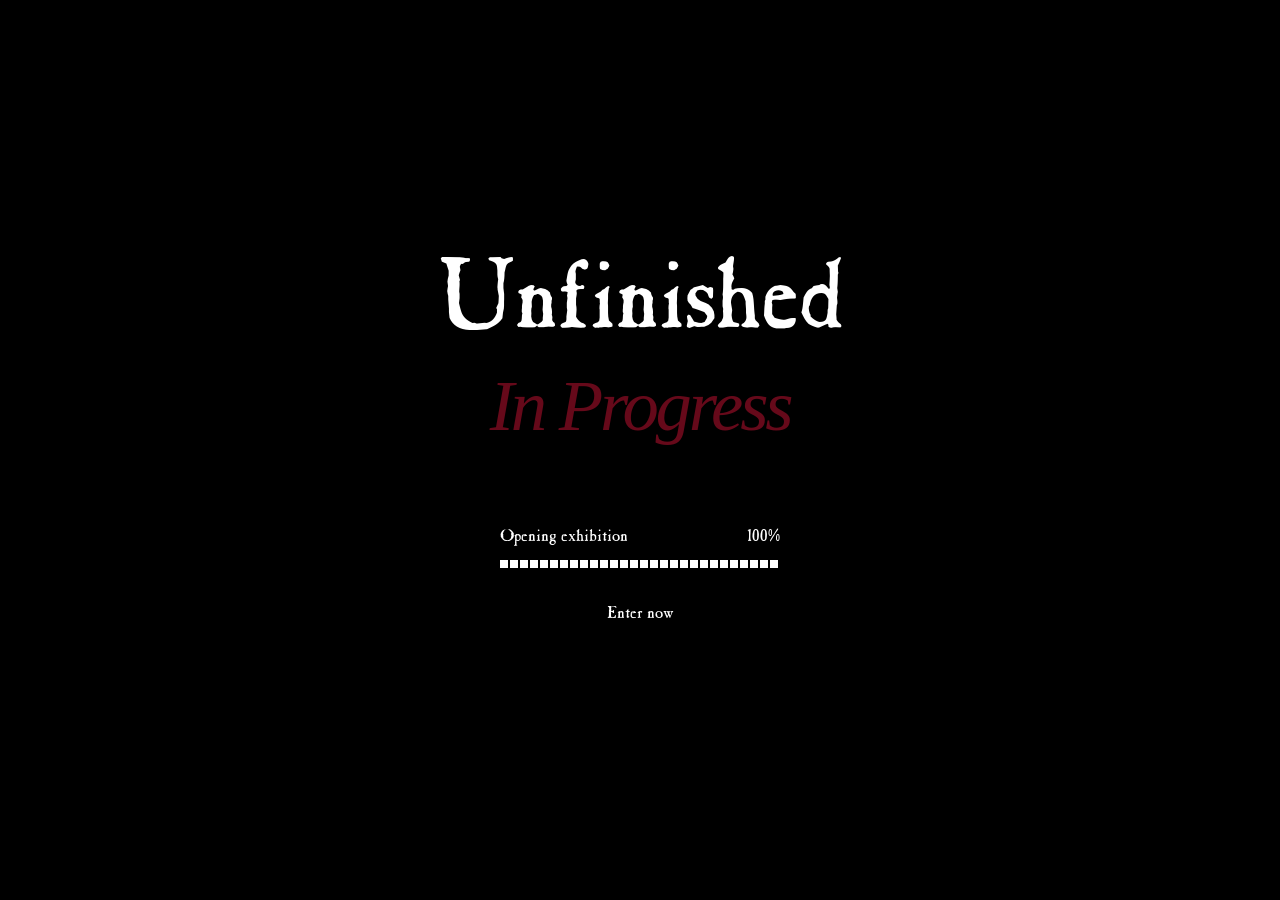
==== commit 14b7ab56: "kev" ====
--- a/index.html
+++ b/index.html
@@ -11,17 +11,16 @@
 <body class="entrance-page">
   <main class="entrance">
     <div class="entrance-title">
-      
       <h1><span class="unfinished-word"><span class="flow-word">Unfinished</span></span> <span class="sr-only">/</span><em class="script"><span class="flow-word">In</span> <span class="flow-word">Progress</span></em></h1>
     </div>
 
     <div class="entrance-status">
-      <div class="meter" style="--stop: 100; --time: 6.5s">
+      <div class="meter" style="--stop: 100; --time: 12S.5s">
         <p class="meter-label"><span><span class="flow-word">Opening</span> <span class="flow-word">exhibition</span></span> <span class="number flow-word" aria-hidden="true"></span></p>
         <div class="track" aria-hidden="true"><span></span></div>
       </div>
       <p class="sr-only">The exhibition opens automatically. You can also enter now.</p>
-      <a class="quiet-link" href="exhibit.html"><span><span class="flow-word">Enter</span> <span class="flow-word">now</span></span> </a>
+      <a class="quiet-link" href="exhibit.html"><span><span class="flow-word">Enter</span> <span class="flow-word">now</span></span></a>
     </div>
   </main>
 </body>
--- a/style.css
+++ b/style.css
@@ -7,32 +7,50 @@
   font-display: swap;
 }
 
+@font-face {
+  font-family: "Exhibit Bitmap"; src: url("fonts/exhibit-bitmap.ttf") format("truetype"); font-display: swap;
+}
+@font-face {
+  font-family: "Exhibit Small Caps"; src: url("fonts/lmromancaps10-regular.otf") format("opentype"); font-display: swap;
+}
+@font-face {
+  font-family: "Exhibit Italic"; src: url("fonts/lmroman12-italic.otf") format("opentype"); font-style: italic; font-display: swap;
+}
+
 /* 1. Gallery materials and shared type */
 :root {
   --ornament-color: #390f1b;
   --ornament-gap: 8px;
   --casablanca: "Casablanca Antique", var(--serif);
+  --study-font: "Exhibit Italic", var(--serif);
+  --pixel-font: "Exhibit Bitmap", ui-monospace, monospace;
   --drawing-width: clamp(3.4rem, 12svh, 7.4rem);
   --hero-time: 2.8s;
   --flow-time: 1.15s;
+  --light-strength: .36;
   --paper: #ffffff;
   --mat: #ebe7da;
   --ink: #20352c;
   --muted: #454c46;
   --wine: #461212;
+  --rule: #b9b9aa;
   --serif: "Times New Roman", Times, serif;
   --sans: -apple-system, BlinkMacSystemFont, "Segoe UI", Arial, sans-serif;
+  --time: 1.85s;
+  --hold: 0.95s;
 }
 * { box-sizing: border-box; }
 html { color-scheme: light; background: var(--paper); }
 body {
+  isolation: isolate;
   margin: 0;
   background: var(--paper);
   color: var(--ink);
   font: 1rem/1.5 var(--sans);
 }
 a { color: inherit; text-underline-offset: .22em; }
-a:focus-visible {
+button, input { font: inherit; }
+a:focus-visible, button:focus-visible {
   outline: 2px solid currentColor;
   outline-offset: 5px;
 }
@@ -63,8 +81,11 @@
 .site-bar {
   min-height: 5rem;
   display: flex;
+  justify-content: space-between;
   align-items: center;
+  gap: 1rem;
   position: relative;
+  font-size: .9rem;
 }
 .site-bar a, .quiet-link {
   min-height: 64px;
@@ -74,14 +95,22 @@
   text-decoration: none;
 }
 .site-bar a:hover, .quiet-link:hover { text-decoration: underline; }
-/* 2. The entrance meter reaches 100% in 6.5 seconds. */
+.artist-name { font-weight: 550; letter-spacing: -.025em; }
+.eyebrow {
+  font: 600 .76rem/1.5 var(--sans);
+  letter-spacing: .1em;
+  text-transform: uppercase;
+}
+.quiet-link { width: fit-content; font-size: .84rem; }
+
+/* 2. A shared percentage meter. Changing the integer moves the line and number together. */
 @property --reading {
   syntax: "<integer>";
   inherits: true;
   initial-value: 0;
 }
 .meter {
-  --reading: 100;
+  --reading: var(--stop);
   width: min(100%, 18rem);
 }
 .meter-label {
@@ -90,13 +119,14 @@
   justify-content: space-between;
   gap: 1.2rem;
   margin-bottom: .6rem;
-}
-.number { font-variant-numeric: tabular-nums; }
+  font-size: .875rem;
+}
+.number { font-family: ui-monospace, Consolas, monospace; font-variant-numeric: tabular-nums; }
 .number::after {
   counter-reset: reading var(--reading);
   content: counter(reading) "%";
 }
-.track { position: relative; height: 8px; background: #505050; }
+.track { height: 2px; background: var(--track-color, var(--rule)); }
 .track > span {
   display: block;
   width: calc(var(--reading) * 1%);
@@ -105,16 +135,17 @@
 }
 @keyframes count-up {
   from { --reading: 0; }
-  to   { --reading: 100; }
-}
-@media (prefers-reduced-motion: no-preference) {
-  html { scroll-behavior: smooth; }
-  .meter { animation: count-up 6.5s steps(25, end) both; }
+  to   { --reading: var(--stop); }
+}
+@media (prefers-reduced-motion: no-preference) {
+  .gallery-page { scroll-behavior: smooth; }
+  .meter { animation: count-up var(--time) cubic-bezier(.22,.62,.34,1) both; }
 }
 
 /* 3. The entrance. The actual page change is in index.html. */
 .entrance-page { background: #000000; color: var(--paper); }
 .entrance {
+  --track-color: #505050;
   min-height: 100vh;
   min-height: 100svh;
   display: grid;
@@ -124,12 +155,19 @@
   padding: 2rem 1.25rem;
   text-align: center;
 }
-.entrance h1 { font-size: clamp(3.25rem, 8vw, 7rem); line-height: 1.04; }
+.boot-prompt { display: block; margin-bottom: 1.5rem; color: #d9b3ba; font: 400 1.1rem/1.2 var(--casablanca); }
+.entrance h1 { font: 400 clamp(3.25rem, 8vw, 7rem)/1.04 var(--casablanca); }
 .entrance h1 .script { display: block; color: #66091a; margin-top: .1em; font-size: .71em; letter-spacing: -.044em; }
 .entrance-status { width: min(17.5rem, 80vw); }
 .entrance-status .meter-label, .entrance-status .number, .entrance-status .quiet-link { font: 400 1.1rem/1.5 var(--casablanca); }
 .entrance-status .quiet-link { margin-top: .85rem; color: #fff; }
+.entrance-status .track { height: 8px; position: relative; }
 .entrance-status .track::after { content: ""; position: absolute; inset: 0; background: repeating-linear-gradient(90deg, transparent 0 8px, #000000 8px 10px); }
+@keyframes cursor-pulse { 0%, 45% { opacity: 1; } 55%, 100% { opacity: .2; } }
+@media (prefers-reduced-motion: no-preference) {
+  .entrance-status .meter { animation-timing-function: steps(25, end); }
+  .pixel-cursor { animation: cursor-pulse 1s step-end 8; }
+}
 
 /* 4. The exhibition title and the artist's drawing share the opening screen. */
 .gallery-intro {
@@ -157,7 +195,7 @@
 }
 
 .artist-portrait { width: 100%; margin: 0; display: grid; justify-items: center; }
-.drawing-window { position: relative; width: min(100%, var(--drawing-width)); aspect-ratio: 696 / 1480; overflow: hidden; }
+.drawing-window { position: relative; width: min(100%, 120px); aspect-ratio: 696 / 1480; overflow: hidden; }
 .drawing-window img {
   display: block; position: absolute; width: 220.69%; height: auto;
   left: -48.28%; top: -38.38%;
@@ -189,36 +227,56 @@
   background: var(--mat); min-height: 79vh; min-height: 79svh; padding-block: clamp(5rem, 10vw, 9rem);
   display: grid; align-items: center; text-align: center;
 }
-.selected-type {
+.selected-type, .selected-work .selected-type {
   font: 400 1.18rem/1.2 var(--casablanca); letter-spacing: .015em;
-  color: #000;
+  color: #000; text-transform: none;
 }
 .selected-work .selected-type { font-size: clamp(1.15rem, 1.8vw, 1.55rem); }
 .gather {
   max-width: 100%; margin: clamp(1.2rem, 3vh, 2.6rem) auto .65rem;
   font: 400 clamp(3rem, 8.2vw, 7.3rem)/1.12 var(--casablanca); letter-spacing: -.02em;
 }
-.work-status { font: 400 1.12rem/1.5 var(--casablanca); color: var(--muted); }
-
-/* 5. Words enter on page load or as the selected work scrolls into view. */
+.work-entry { display: grid; justify-items: center; gap: clamp(1.6rem, 4vh, 3.4rem); }
+.work-entry p { font: 400 1.12rem/1.5 var(--casablanca); color: var(--muted); }
+.open-work {
+  display: inline-flex; align-items: center; min-height: 44px;
+  font: 400 1.45rem/1.2 var(--casablanca); color: var(--wine);
+  text-decoration: underline; text-decoration-thickness: 1px; text-underline-offset: .24em;
+}
+a.open-work:hover { text-underline-offset: .37em; }
+a.open-work:active { opacity: .52; }
+@keyframes departing-ink { to { opacity: 0; } }
+@media (prefers-reduced-motion: no-preference) {
+  a.open-work { view-transition-name: catalogue-link; }
+  ::view-transition-old(catalogue-link) { animation: departing-ink .52s ease-out both; }
+  @supports (animation-timeline: view()) and (animation-range: entry 0% entry 100%) {
+    a.open-work { animation: departing-ink 1ms linear reverse both; animation-timeline: view(); animation-range: entry 0% entry 100%; }
+  }
+}
+
+a.open-work:focus-visible { animation: none; opacity: 1; }
+
+/* 5. Words arrive on the entrance and gallery. Portrait copy uses normal text. */
+.scramble-echo { display: none; }
 .flow-word { display: inline-block; }
 @keyframes word-arrival {
   from { opacity: 0; transform: translateY(.38em); }
   to { opacity: 1; transform: translateY(0); }
 }
 @media (prefers-reduced-motion: no-preference) {
-  .flow-word {
+  :where(.entrance-page, .gallery-page) :is(.flow-word, .scramble-word) {
+    display: inline-block;
     animation: word-arrival var(--flow-time) cubic-bezier(.19,.72,.22,1) var(--lag, 0ms) both;
   }
-  .flow-word:nth-child(2) { --lag: 120ms; }
-  .flow-word:nth-child(3) { --lag: 240ms; }
+  :is(.flow-word, .scramble-word):nth-child(2) { --lag: 120ms; }
+  :is(.flow-word, .scramble-word):nth-child(3) { --lag: 240ms; }
   .exhibit-title, .entrance-title h1 { --flow-time: var(--hero-time); }
   .exhibit-title .script, .entrance-title .script { --lag: 140ms; }
   .exhibit-title .script > :nth-child(2), .entrance-title .script > :nth-child(2) { --lag: 260ms; }
 
   @supports (animation-timeline: view()) and (animation-range: entry 0% entry 100%) {
-    .selected-work :is(.selected-type, .gather, .work-status) { view-timeline: --line block; }
-    .selected-work .flow-word {
+    .gallery-page .scroll-words :is(.selected-type, .gather, .work-entry p, .open-work) { view-timeline: --line block; }
+    .gallery-page .scroll-words :is(.flow-word, .scramble-word) {
       animation-timeline: --line;
       animation-duration: 1ms;
       animation-delay: 0s;
@@ -226,11 +284,11 @@
     }
   }
   @supports (timeline-trigger: --line-in view() entry 0% exit 100%) and (trigger-scope: --line-in) and (animation-trigger: --line-in play-once) {
-    .selected-work :is(.selected-type, .gather, .work-status) {
+    .gallery-page .scroll-words :is(.selected-type, .gather, .work-entry p, .open-work) {
       timeline-trigger: --line-in view() entry 0% exit 100%;
       trigger-scope: --line-in;
     }
-    .selected-work .flow-word {
+    .gallery-page .scroll-words :is(.flow-word, .scramble-word) {
       animation-timeline: auto;
       animation-range: normal;
       animation-duration: var(--flow-time);
@@ -240,7 +298,190 @@
   }
 }
 @media print, (forced-colors: active) {
-  .flow-word { animation: none; }
+  :where(.entrance-page, .gallery-page) :is(.flow-word, .scramble-word) { animation: none; }
+}
+
+/* A translucent wash is visible on white paper. The second layer blends with the ink and painting. */
+.work-page::before, .work-page::after {
+  content: "";
+  position: fixed;
+  inset: 0;
+  pointer-events: none;
+  opacity: var(--light-strength);
+}
+.work-page::before {
+  z-index: 10;
+  background:
+    radial-gradient(ellipse at 12% 7%, rgb(181 82 115 / 25%), transparent 60%),
+    radial-gradient(ellipse at 94% 85%, rgb(88 72 132 / 20%), transparent 63%);
+}
+.work-page::after {
+  z-index: 11;
+  background:
+    radial-gradient(ellipse at 12% 7%, #f1aabe, transparent 64%),
+    radial-gradient(ellipse at 94% 85%, #f4f4f4, transparent 67%);
+  mix-blend-mode: soft-light;
+}
+@media (forced-colors: active), print {
+  .work-page::before, .work-page::after, .scramble-echo { display: none; }
+  .scramble-text { animation: none; }
+}
+
+/* 6. The work has a separate loading attempt. The error waits until the meter stalls. */
+.viewing-room {
+  min-height: calc(100vh - 5rem);
+  min-height: calc(100svh - 5rem);
+  display: grid;
+  align-items: center;
+  padding-block: clamp(2rem, 6vh, 4.5rem);
+}
+.attempt { display: grid; place-items: center; }
+.work-loading { display: none; width: min(100%, 22rem); gap: .8rem; justify-items: center; }
+.loading-frame {
+  position: relative; width: min(100%, 32vh, 18rem); aspect-ratio: 1080 / 1360;
+  overflow: hidden; background: var(--mat);
+}
+.blurred-print { width: 100%; height: 100%; object-fit: cover; filter: blur(10px); transform: scale(1.1); }
+.loading-orbit { position: absolute; left: calc(50% - 10px); top: calc(50% - 10px); width: 20px; height: 20px; }
+.loading-orbit i {
+  position: absolute; left: 8px; top: 0; width: 4px; height: 4px; border-radius: 50%;
+  background: #000; box-shadow: 0 0 2px #fff; transform-origin: 2px 10px;
+}
+.loading-orbit i:nth-child(2) { transform: rotate(120deg); opacity: .78; }
+.loading-orbit i:nth-child(3) { transform: rotate(240deg); opacity: .56; }
+@keyframes orbit { to { transform: rotate(1turn); } }
+@keyframes leave-wall { from { opacity: 1; visibility: visible; } to { opacity: 0; visibility: hidden; } }
+.link-departure { display: none; }
+@media (prefers-reduced-motion: no-preference) {
+  .loading-orbit { animation: orbit 1.05s linear infinite; }
+}
+.work-loading .meter { width: min(100%, 32vh, 18rem); }
+.boot-error {
+  position: fixed; inset: 0; z-index: 30; overflow: auto;
+  color: #920c0c; background-color: #000;
+  background-image: repeating-linear-gradient(0deg, transparent 0 3px, #00000007 3px 4px);
+  font-family: ui-monospace, Consolas, "Courier New", monospace;
+}
+.boot-log { max-width: 66rem; margin-inline: auto; padding: clamp(3rem, 17vh, 12rem) clamp(1.3rem, 7vw, 7rem) 3.5rem; }
+.boot-file { color: #9fae99; font-size: .9rem; }
+.boot-error h2 {
+  margin: .65em 0 .12em; font: 400 clamp(2.45rem, 8vw, 7rem)/1 var(--pixel-font);
+  letter-spacing: -.025em; text-transform: uppercase; text-shadow: 1px 0 #9aba9280;
+}
+.boot-error h2::after { content: ""; display: inline-block; width: .24em; height: .71em; margin-left: .15em; background: currentColor; }
+@supports (background-clip: text) {
+  @media (forced-colors: none) {
+    .boot-error h2 {
+      color: transparent; text-shadow: none; background-clip: text;
+      background-image: repeating-linear-gradient(0deg, #9daa97 0 1px, #f40f0f 1px 4px);
+    }
+    .boot-error h2::after { background: #000; }
+  }
+}
+.boot-status { font-size: clamp(.95rem, 2vw, 1.15rem); }
+.boot-statement { max-width: 52ch; margin: 2.1rem 0 1.1rem; color: #abbba4; font-size: .9rem; line-height: 1.7; }
+.retry, .boot-back { display: block; width: fit-content; padding-block: .7rem; }
+.retry { font-size: 2.13rem; text-decoration-thickness: 2px; }
+.retry::before { content: "> " / ""; }
+.boot-back { font-size: .8rem; color: #a3b49a; }
+@keyframes boot-on  { from { visibility: hidden; } to { visibility: visible; } }
+@keyframes boot-off { from { visibility: visible; } to { visibility: hidden; } }
+@media (prefers-reduced-motion: no-preference) {
+  .work-loading { display: grid; animation: boot-off 1ms steps(1,end) calc(var(--time) + var(--hold)) both; }
+  .boot-error:not(:target) { animation: boot-on 1ms steps(1,end) calc(var(--time) + var(--hold)) both; }
+}
+#statement:target + .work-loading { display: none; }
+/* Keep keyboard focus on the active screen; navigation is available inside each state. */
+.work-page:not(:has(#artwork:target)) > .site-bar { visibility: hidden; }
+@media (prefers-reduced-motion: no-preference) {
+  .work-page:not(:has(:target)) > .site-bar {
+    visibility: visible;
+    animation: boot-off 1ms steps(1,end) calc(var(--time) + var(--hold)) both;
+  }
+}
+.recovered { display: none; scroll-margin-block-start: 1rem; }
+#artwork:target { display: block; }
+#artwork:target ~ .attempt { display: none; }
+
+/* A short outgoing wall lets the link dissolve into the painting, including for local files. */
+@media (prefers-reduced-motion: no-preference) {
+  .work-page:not(:has(:target)) > .link-departure {
+    display: grid; place-items: center; position: fixed; inset: 0; z-index: 25;
+    pointer-events: none; background: var(--mat); animation: leave-wall .72s ease-in both;
+  }
+  .work-page:not(:has(:target)) .work-loading .meter { animation-delay: .72s; }
+  .work-page:not(:has(:target)) .work-loading,
+  .work-page:not(:has(:target)) .boot-error,
+  .work-page:not(:has(:target)) > .site-bar { animation-delay: calc(.72s + var(--time) + var(--hold)); }
+}
+
+/* The short pause also exposes the blurred state when movement is reduced. */
+@media (prefers-reduced-motion: reduce) {
+  .work-loading { display: grid; animation: boot-off 1ms steps(1,end) 1s both; }
+  .boot-error:not(:target) { animation: boot-on 1ms steps(1,end) 1s both; }
+}
+/* 7. The painting hangs at left; the start of the label sits below its top edge. */
+.recovered-layout {
+  display: grid; grid-template-columns: minmax(0, 1.28fr) minmax(0, .85fr);
+  gap: clamp(1.5rem, 6vw, 6rem); margin: 0; align-items: start;
+}
+.framed-art { display: grid; place-items: center; min-width: 0; padding: clamp(1rem, 3vw, 2.7rem); background: var(--mat); }
+.image-stage { position: relative; width: min(100%, 49vh, 32rem); }
+.image-stage > img { display: block; width: 100%; height: auto; }
+.wall-label { max-width: 30rem; min-width: 0; padding-block-start: clamp(1rem, 7vh, 5rem); }
+.label-credit { font-size: clamp(1.55rem, 2.5vw, 2.35rem); line-height: 1.15; color: var(--wine); }
+.label-medium { margin-top: .45rem; font-size: .8rem; letter-spacing: .065em; color: var(--muted); }
+.wall-label h2 {
+  margin: 1.1rem 0 1.4rem; font: italic 400 clamp(2.85rem, 5.7vw, 6rem)/1.05 var(--study-font);
+  letter-spacing: -.035em;
+}
+.statement-copy { max-width: 36ch; margin-left: clamp(0rem, 1.6vw, 1.6rem); font: 1.15rem/1.55 Baskerville, "Palatino Linotype", Palatino, var(--serif); }
+.fragment-hint { margin-top: 1.75rem; max-width: 36ch; font-size: .82rem; color: var(--muted); }
+.wall-label .quiet-link { margin-right: 1rem; text-decoration: underline; }
+.wall-label button { display: inline-flex; padding: 0; color: inherit; border: 0; background: transparent; cursor: pointer; text-decoration: underline; }
+.tiles {
+  display: grid;
+  position: absolute;
+  inset: 0;
+  grid-template-columns: 30% 44% 26%;
+  grid-template-rows: 54% 46%;
+}
+.tile { position: relative; min-width: 0; }
+.tile input {
+  display: block;
+  position: absolute;
+  z-index: 1;
+  inset: 0;
+  margin: 0;
+  width: 100%;
+  height: 100%;
+  opacity: 0;
+  cursor: pointer;
+}
+.tile::before, .cover { position: absolute; inset: 0; pointer-events: none; }
+.cover {
+  opacity: 0;
+  display: grid;
+  place-content: center;
+  background: var(--mat);
+  color: var(--muted);
+  font-size: .76rem;
+}
+.tile input:checked + .cover { opacity: 1; }
+.cover .scramble-word { display: none; }
+.tile input:checked + .cover .scramble-word { display: inline-block; }
+.tile:focus-within { z-index: 1; outline: 2px solid var(--paper); outline-offset: -5px; box-shadow: inset 0 0 0 7px var(--wine); }
+@keyframes lift-paper {
+  from { clip-path: inset(0 0 0 0); }
+  to   { clip-path: inset(0 0 100% 0); }
+}
+@media (prefers-reduced-motion: no-preference) {
+  #artwork:target .tile::before {
+    content: "";
+    background: rgb(235 231 218 / 18%);
+    animation: lift-paper .92s cubic-bezier(.4,0,.25,1) var(--wait) both;
+  }
+  .cover { transition: opacity .25s ease; }
 }
 
 @media (max-width: 650px) {
@@ -248,7 +489,15 @@
   .site-bar { min-height: 4rem; }
   .gallery-intro { min-height: 76svh; grid-template-columns: minmax(0, 1fr) 30%; gap: clamp(.6rem, 2.5vw, 1.15rem); align-content: center; }
   .exhibit-title { font-size: clamp(2.2rem, 10.3vw, 4.75rem); }
+  .intro-line { margin-top: 1.6rem; }
   .plate-initials { font-size: 1.35rem; }
   .selected-work { min-height: 76svh; padding-block: 5rem; }
   :root { --drawing-width: clamp(3.25rem, 14vw, 4.5rem); }
-}
+  .viewing-room { min-height: calc(100svh - 4rem); }
+  .recovered-layout { grid-template-columns: 1fr; gap: 1.4rem; }
+  .framed-art { grid-row: 1; }
+  .image-stage { width: min(100%, 24rem); }
+  .wall-label { max-width: 30rem; padding-block-start: .6rem; }
+  .wall-label h2 { margin: .75rem 0 1rem; }
+  .wall-label .quiet-link { display: inline-flex; margin: .5rem 1.1rem 0 0; }
+}
